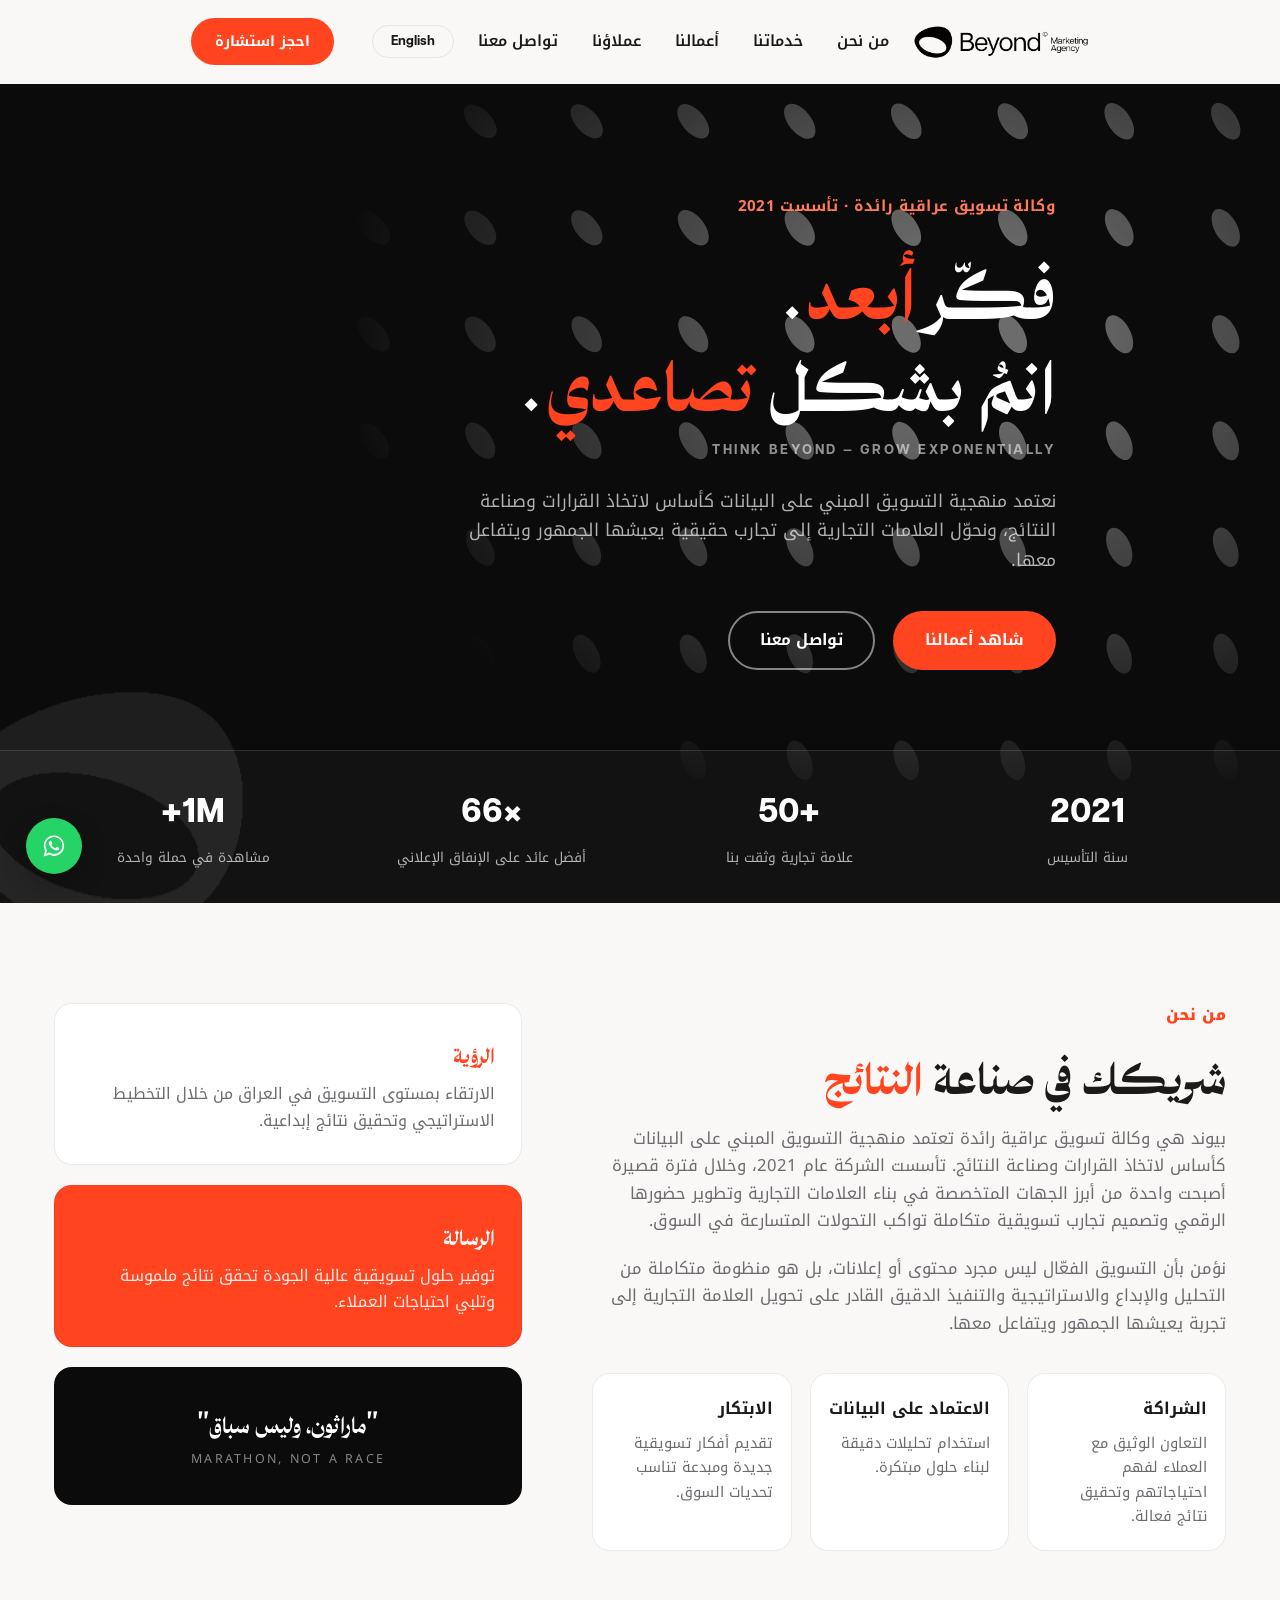
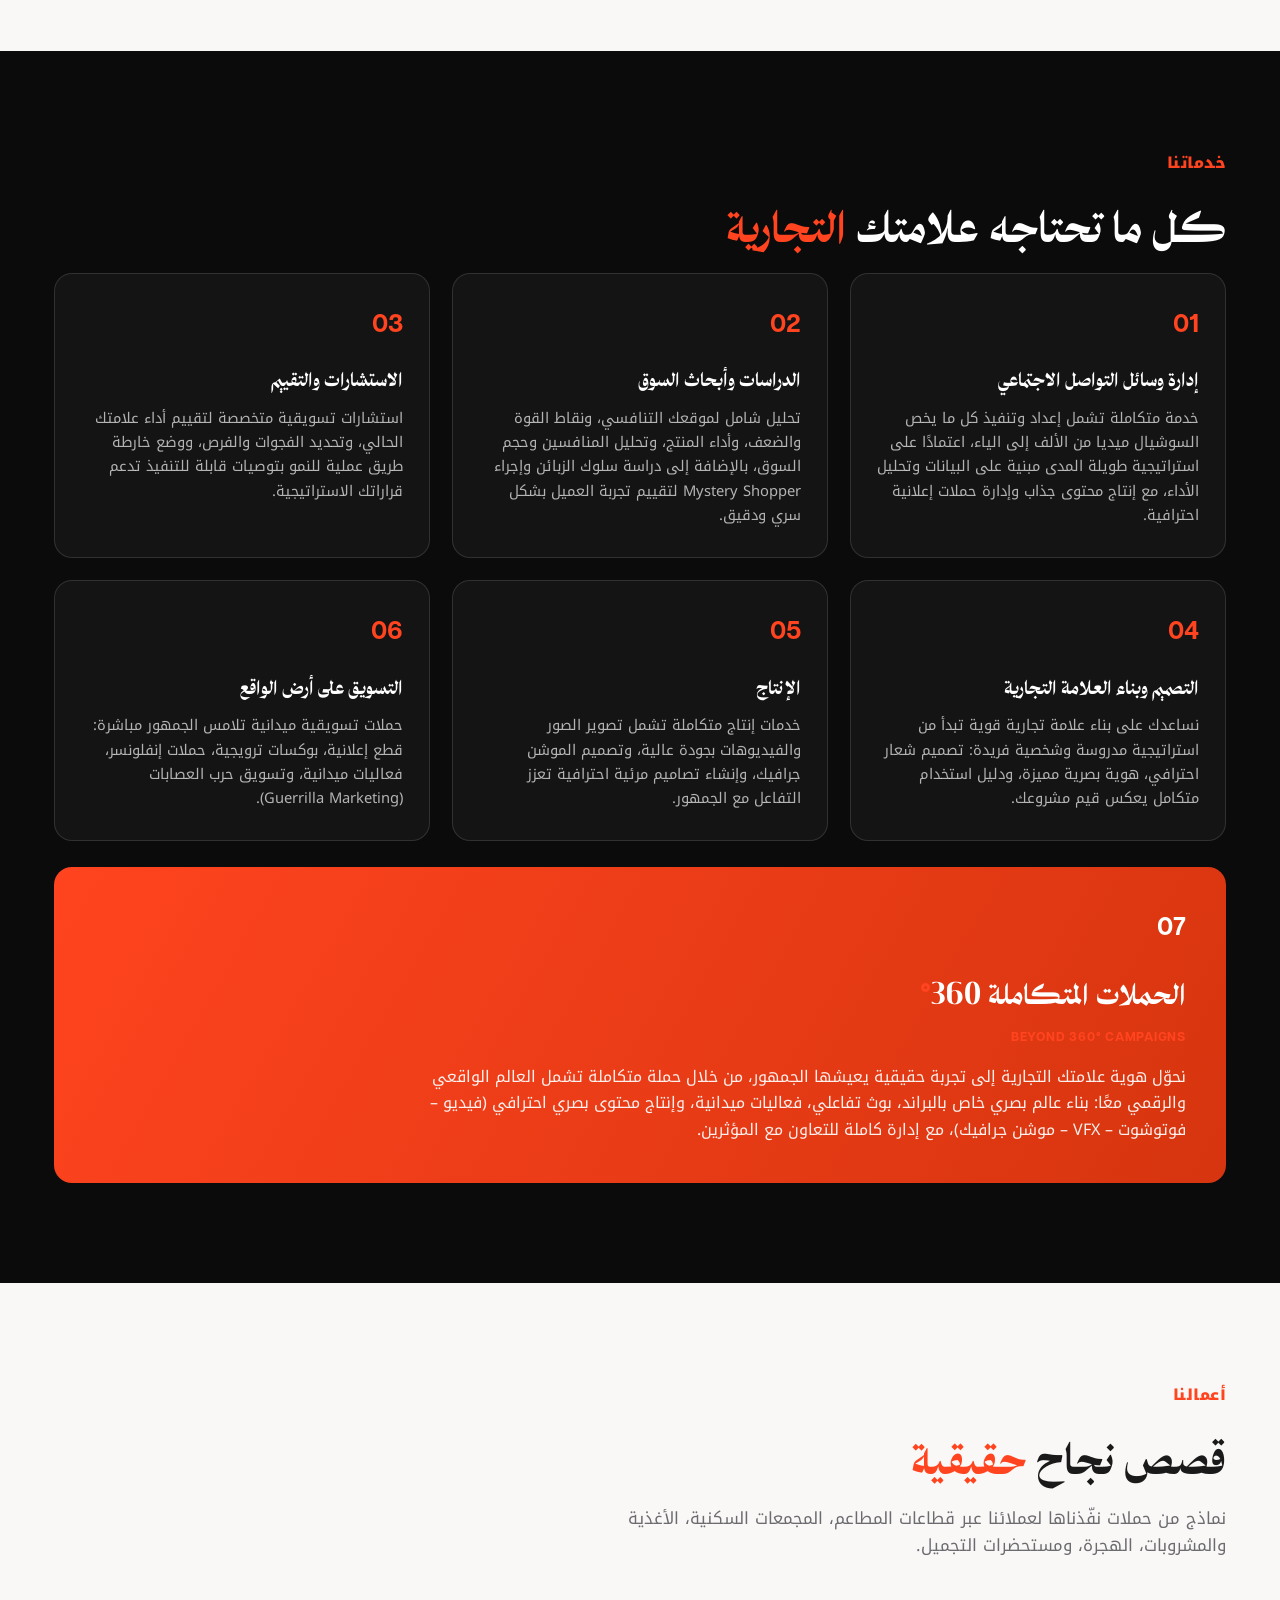
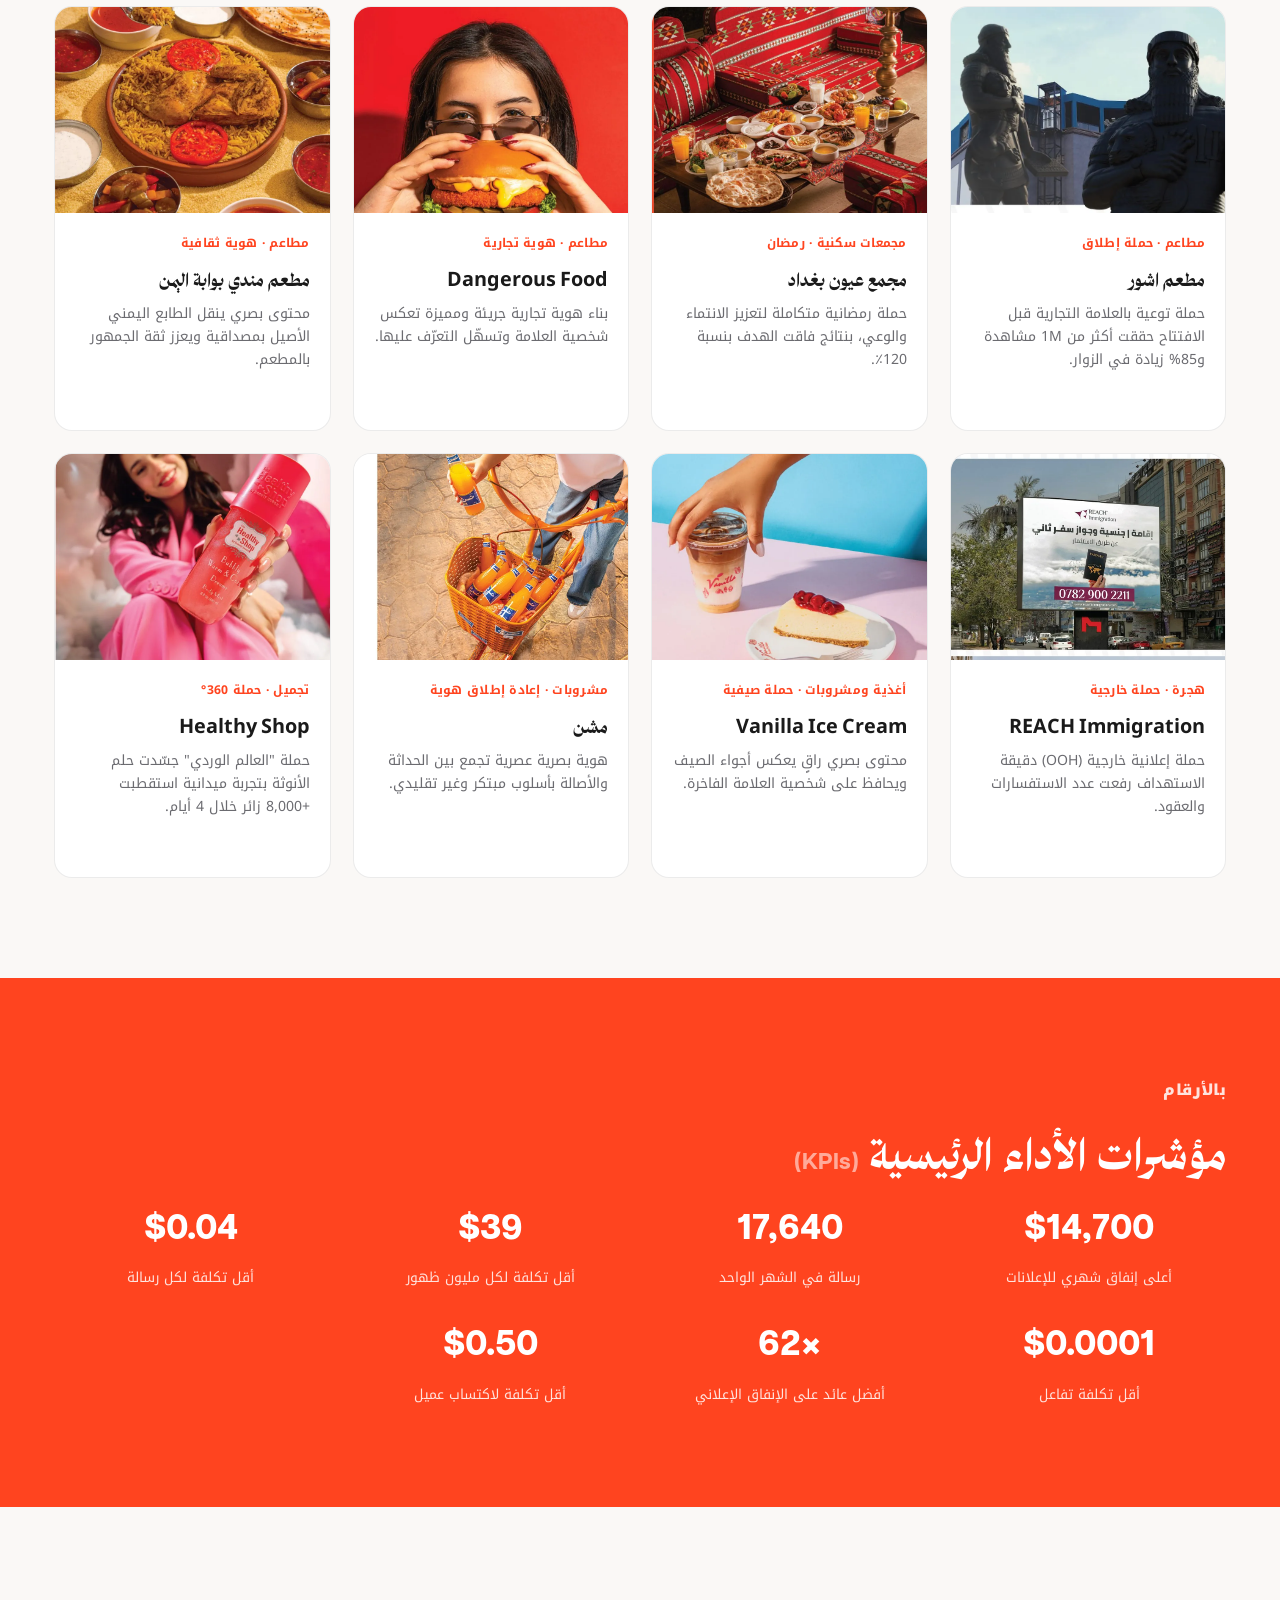
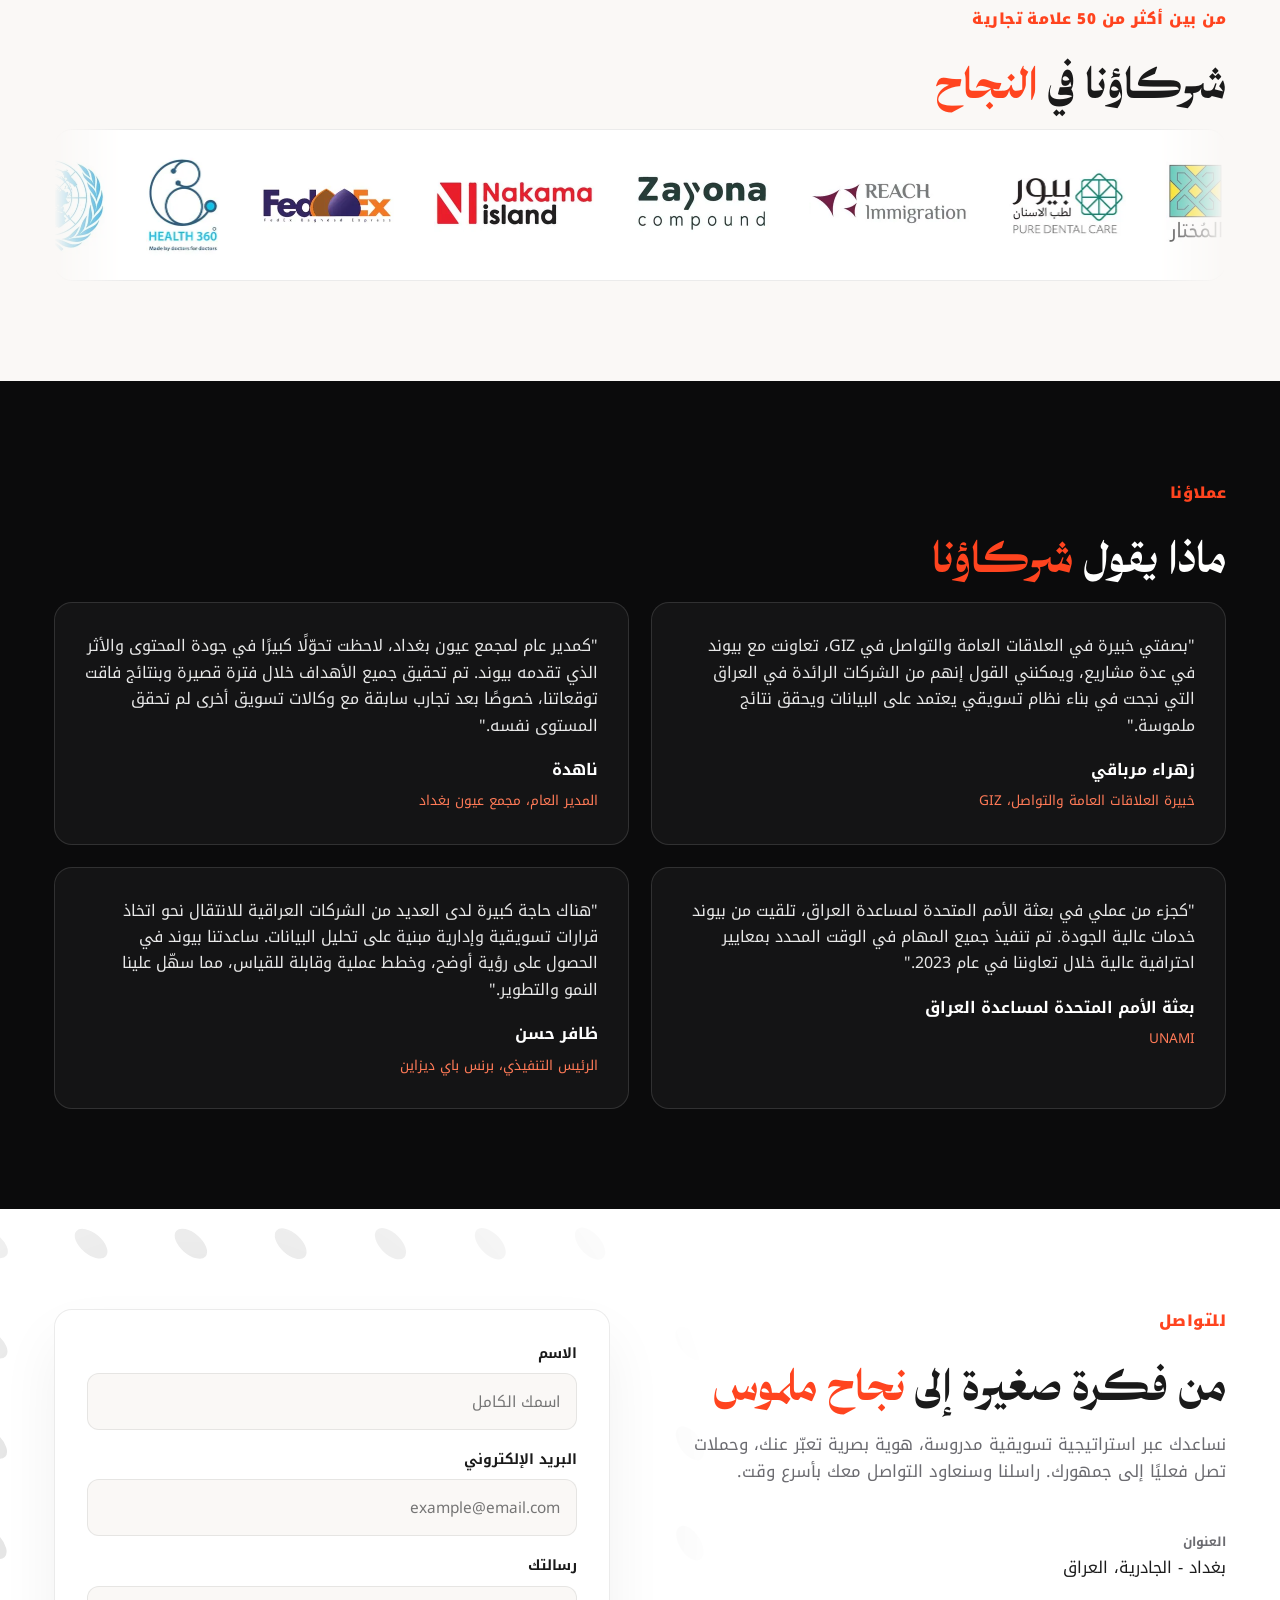
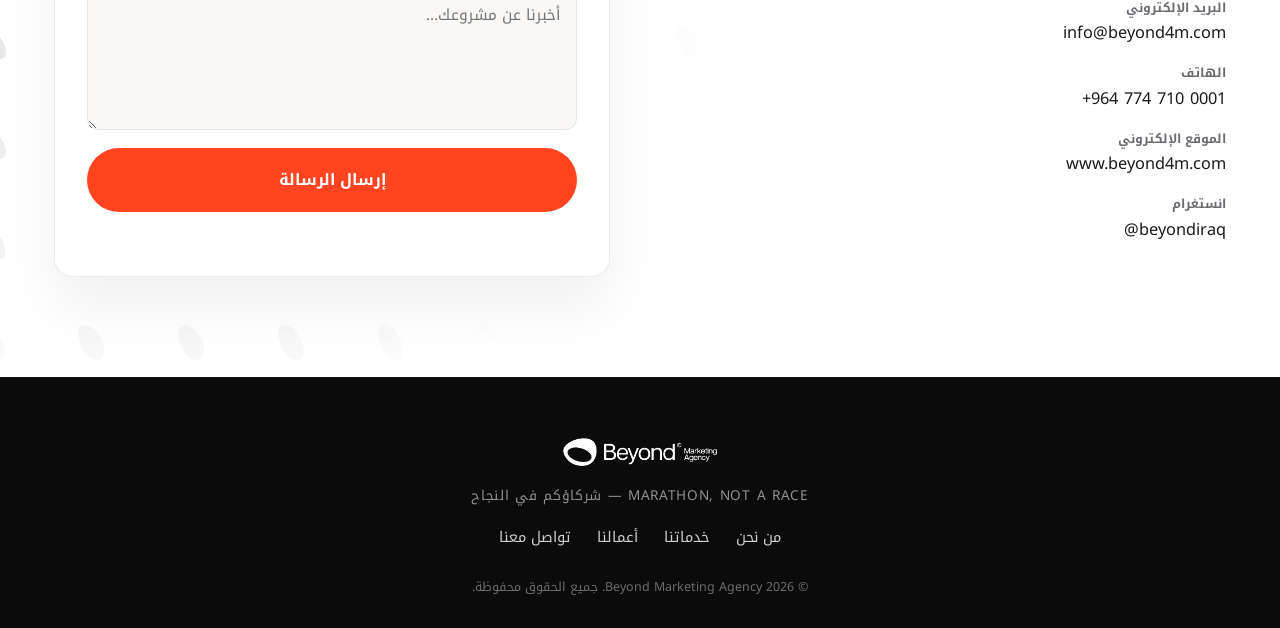
==== case-study.html @ efc3afca "Beyond Marketing Agency website" ====
<!DOCTYPE html>
<html lang="ar" dir="rtl">
<head>
<meta charset="UTF-8">
<meta name="viewport" content="width=device-width, initial-scale=1.0">
<title>دراسة حالة | Beyond Marketing Agency</title>
<meta name="description" content="دراسة حالة تفصيلية لحملة نفّذتها بيوند لخدمات التسويق.">
<link rel="icon" href="assets/img/mark-black.png">
<link rel="stylesheet" href="styles.css?v=8">
<script src="i18n.js?v=8" defer></script>
</head>
<body>

<svg width="0" height="0" style="position:absolute" aria-hidden="true">
  <defs>
    <g id="beyond-pattern" fill="currentColor">
      <ellipse cx="17" cy="17" rx="3.6" ry="6.6" transform="rotate(-58 17 17)"/><ellipse cx="51" cy="17" rx="3.6" ry="6.6" transform="rotate(-56 51 17)"/><ellipse cx="85" cy="17" rx="3.6" ry="6.6" transform="rotate(-55 85 17)"/><ellipse cx="119" cy="17" rx="3.6" ry="6.6" transform="rotate(-53 119 17)"/><ellipse cx="153" cy="17" rx="3.6" ry="6.6" transform="rotate(-52 153 17)"/><ellipse cx="187" cy="17" rx="3.6" ry="6.6" transform="rotate(-50 187 17)"/><ellipse cx="221" cy="17" rx="3.6" ry="6.6" transform="rotate(-48 221 17)"/><ellipse cx="255" cy="17" rx="3.6" ry="6.6" transform="rotate(-47 255 17)"/><ellipse cx="289" cy="17" rx="3.6" ry="6.6" transform="rotate(-45 289 17)"/><ellipse cx="323" cy="17" rx="3.6" ry="6.6" transform="rotate(-44 323 17)"/><ellipse cx="357" cy="17" rx="3.6" ry="6.6" transform="rotate(-42 357 17)"/><ellipse cx="391" cy="17" rx="3.6" ry="6.6" transform="rotate(-40 391 17)"/><ellipse cx="425" cy="17" rx="3.6" ry="6.6" transform="rotate(-39 425 17)"/><ellipse cx="459" cy="17" rx="3.6" ry="6.6" transform="rotate(-37 459 17)"/><ellipse cx="493" cy="17" rx="3.6" ry="6.6" transform="rotate(-35 493 17)"/><ellipse cx="527" cy="17" rx="3.6" ry="6.6" transform="rotate(-34 527 17)"/><ellipse cx="561" cy="17" rx="3.6" ry="6.6" transform="rotate(-32 561 17)"/><ellipse cx="595" cy="17" rx="3.6" ry="6.6" transform="rotate(-31 595 17)"/>
      <ellipse cx="17" cy="51" rx="3.6" ry="6.6" transform="rotate(-55 17 51)"/><ellipse cx="51" cy="51" rx="3.6" ry="6.6" transform="rotate(-53 51 51)"/><ellipse cx="85" cy="51" rx="3.6" ry="6.6" transform="rotate(-52 85 51)"/><ellipse cx="119" cy="51" rx="3.6" ry="6.6" transform="rotate(-50 119 51)"/><ellipse cx="153" cy="51" rx="3.6" ry="6.6" transform="rotate(-49 153 51)"/><ellipse cx="187" cy="51" rx="3.6" ry="6.6" transform="rotate(-47 187 51)"/><ellipse cx="221" cy="51" rx="3.6" ry="6.6" transform="rotate(-45 221 51)"/><ellipse cx="255" cy="51" rx="3.6" ry="6.6" transform="rotate(-44 255 51)"/><ellipse cx="289" cy="51" rx="3.6" ry="6.6" transform="rotate(-42 289 51)"/><ellipse cx="323" cy="51" rx="3.6" ry="6.6" transform="rotate(-41 323 51)"/><ellipse cx="357" cy="51" rx="3.6" ry="6.6" transform="rotate(-39 357 51)"/><ellipse cx="391" cy="51" rx="3.6" ry="6.6" transform="rotate(-37 391 51)"/><ellipse cx="425" cy="51" rx="3.6" ry="6.6" transform="rotate(-36 425 51)"/><ellipse cx="459" cy="51" rx="3.6" ry="6.6" transform="rotate(-34 459 51)"/><ellipse cx="493" cy="51" rx="3.6" ry="6.6" transform="rotate(-33 493 51)"/><ellipse cx="527" cy="51" rx="3.6" ry="6.6" transform="rotate(-31 527 51)"/><ellipse cx="561" cy="51" rx="3.6" ry="6.6" transform="rotate(-29 561 51)"/><ellipse cx="595" cy="51" rx="3.6" ry="6.6" transform="rotate(-28 595 51)"/>
      <ellipse cx="17" cy="85" rx="3.6" ry="6.6" transform="rotate(-52 17 85)"/><ellipse cx="51" cy="85" rx="3.6" ry="6.6" transform="rotate(-51 51 85)"/><ellipse cx="85" cy="85" rx="3.6" ry="6.6" transform="rotate(-49 85 85)"/><ellipse cx="119" cy="85" rx="3.6" ry="6.6" transform="rotate(-47 119 85)"/><ellipse cx="153" cy="85" rx="3.6" ry="6.6" transform="rotate(-46 153 85)"/><ellipse cx="187" cy="85" rx="3.6" ry="6.6" transform="rotate(-44 187 85)"/><ellipse cx="221" cy="85" rx="3.6" ry="6.6" transform="rotate(-43 221 85)"/><ellipse cx="255" cy="85" rx="3.6" ry="6.6" transform="rotate(-41 255 85)"/><ellipse cx="289" cy="85" rx="3.6" ry="6.6" transform="rotate(-39 289 85)"/><ellipse cx="323" cy="85" rx="3.6" ry="6.6" transform="rotate(-38 323 85)"/><ellipse cx="357" cy="85" rx="3.6" ry="6.6" transform="rotate(-36 357 85)"/><ellipse cx="391" cy="85" rx="3.6" ry="6.6" transform="rotate(-34 391 85)"/><ellipse cx="425" cy="85" rx="3.6" ry="6.6" transform="rotate(-33 425 85)"/><ellipse cx="459" cy="85" rx="3.6" ry="6.6" transform="rotate(-31 459 85)"/><ellipse cx="493" cy="85" rx="3.6" ry="6.6" transform="rotate(-30 493 85)"/><ellipse cx="527" cy="85" rx="3.6" ry="6.6" transform="rotate(-28 527 85)"/><ellipse cx="561" cy="85" rx="3.6" ry="6.6" transform="rotate(-26 561 85)"/><ellipse cx="595" cy="85" rx="3.6" ry="6.6" transform="rotate(-25 595 85)"/>
      <ellipse cx="17" cy="119" rx="3.6" ry="6.6" transform="rotate(-49 17 119)"/><ellipse cx="51" cy="119" rx="3.6" ry="6.6" transform="rotate(-48 51 119)"/><ellipse cx="85" cy="119" rx="3.6" ry="6.6" transform="rotate(-46 85 119)"/><ellipse cx="119" cy="119" rx="3.6" ry="6.6" transform="rotate(-44 119 119)"/><ellipse cx="153" cy="119" rx="3.6" ry="6.6" transform="rotate(-43 153 119)"/><ellipse cx="187" cy="119" rx="3.6" ry="6.6" transform="rotate(-41 187 119)"/><ellipse cx="221" cy="119" rx="3.6" ry="6.6" transform="rotate(-40 221 119)"/><ellipse cx="255" cy="119" rx="3.6" ry="6.6" transform="rotate(-38 255 119)"/><ellipse cx="289" cy="119" rx="3.6" ry="6.6" transform="rotate(-36 289 119)"/><ellipse cx="323" cy="119" rx="3.6" ry="6.6" transform="rotate(-35 323 119)"/><ellipse cx="357" cy="119" rx="3.6" ry="6.6" transform="rotate(-33 357 119)"/><ellipse cx="391" cy="119" rx="3.6" ry="6.6" transform="rotate(-32 391 119)"/><ellipse cx="425" cy="119" rx="3.6" ry="6.6" transform="rotate(-30 425 119)"/><ellipse cx="459" cy="119" rx="3.6" ry="6.6" transform="rotate(-28 459 119)"/><ellipse cx="493" cy="119" rx="3.6" ry="6.6" transform="rotate(-27 493 119)"/><ellipse cx="527" cy="119" rx="3.6" ry="6.6" transform="rotate(-25 527 119)"/><ellipse cx="561" cy="119" rx="3.6" ry="6.6" transform="rotate(-24 561 119)"/><ellipse cx="595" cy="119" rx="3.6" ry="6.6" transform="rotate(-22 595 119)"/>
      <ellipse cx="17" cy="153" rx="3.6" ry="6.6" transform="rotate(-46 17 153)"/><ellipse cx="51" cy="153" rx="3.6" ry="6.6" transform="rotate(-45 51 153)"/><ellipse cx="85" cy="153" rx="3.6" ry="6.6" transform="rotate(-43 85 153)"/><ellipse cx="119" cy="153" rx="3.6" ry="6.6" transform="rotate(-42 119 153)"/><ellipse cx="153" cy="153" rx="3.6" ry="6.6" transform="rotate(-40 153 153)"/><ellipse cx="187" cy="153" rx="3.6" ry="6.6" transform="rotate(-38 187 153)"/><ellipse cx="221" cy="153" rx="3.6" ry="6.6" transform="rotate(-37 221 153)"/><ellipse cx="255" cy="153" rx="3.6" ry="6.6" transform="rotate(-35 255 153)"/><ellipse cx="289" cy="153" rx="3.6" ry="6.6" transform="rotate(-34 289 153)"/><ellipse cx="323" cy="153" rx="3.6" ry="6.6" transform="rotate(-32 323 153)"/><ellipse cx="357" cy="153" rx="3.6" ry="6.6" transform="rotate(-30 357 153)"/><ellipse cx="391" cy="153" rx="3.6" ry="6.6" transform="rotate(-29 391 153)"/><ellipse cx="425" cy="153" rx="3.6" ry="6.6" transform="rotate(-27 425 153)"/><ellipse cx="459" cy="153" rx="3.6" ry="6.6" transform="rotate(-25 459 153)"/><ellipse cx="493" cy="153" rx="3.6" ry="6.6" transform="rotate(-24 493 153)"/><ellipse cx="527" cy="153" rx="3.6" ry="6.6" transform="rotate(-22 527 153)"/><ellipse cx="561" cy="153" rx="3.6" ry="6.6" transform="rotate(-21 561 153)"/><ellipse cx="595" cy="153" rx="3.6" ry="6.6" transform="rotate(-19 595 153)"/>
      <ellipse cx="17" cy="187" rx="3.6" ry="6.6" transform="rotate(-44 17 187)"/><ellipse cx="51" cy="187" rx="3.6" ry="6.6" transform="rotate(-42 51 187)"/><ellipse cx="85" cy="187" rx="3.6" ry="6.6" transform="rotate(-40 85 187)"/><ellipse cx="119" cy="187" rx="3.6" ry="6.6" transform="rotate(-39 119 187)"/><ellipse cx="153" cy="187" rx="3.6" ry="6.6" transform="rotate(-37 153 187)"/><ellipse cx="187" cy="187" rx="3.6" ry="6.6" transform="rotate(-35 187 187)"/><ellipse cx="221" cy="187" rx="3.6" ry="6.6" transform="rotate(-34 221 187)"/><ellipse cx="255" cy="187" rx="3.6" ry="6.6" transform="rotate(-32 255 187)"/><ellipse cx="289" cy="187" rx="3.6" ry="6.6" transform="rotate(-31 289 187)"/><ellipse cx="323" cy="187" rx="3.6" ry="6.6" transform="rotate(-29 323 187)"/><ellipse cx="357" cy="187" rx="3.6" ry="6.6" transform="rotate(-27 357 187)"/><ellipse cx="391" cy="187" rx="3.6" ry="6.6" transform="rotate(-26 391 187)"/><ellipse cx="425" cy="187" rx="3.6" ry="6.6" transform="rotate(-24 425 187)"/><ellipse cx="459" cy="187" rx="3.6" ry="6.6" transform="rotate(-23 459 187)"/><ellipse cx="493" cy="187" rx="3.6" ry="6.6" transform="rotate(-21 493 187)"/><ellipse cx="527" cy="187" rx="3.6" ry="6.6" transform="rotate(-19 527 187)"/><ellipse cx="561" cy="187" rx="3.6" ry="6.6" transform="rotate(-18 561 187)"/><ellipse cx="595" cy="187" rx="3.6" ry="6.6" transform="rotate(-16 595 187)"/>
      <ellipse cx="17" cy="221" rx="3.6" ry="6.6" transform="rotate(-41 17 221)"/><ellipse cx="51" cy="221" rx="3.6" ry="6.6" transform="rotate(-39 51 221)"/><ellipse cx="85" cy="221" rx="3.6" ry="6.6" transform="rotate(-37 85 221)"/><ellipse cx="119" cy="221" rx="3.6" ry="6.6" transform="rotate(-36 119 221)"/><ellipse cx="153" cy="221" rx="3.6" ry="6.6" transform="rotate(-34 153 221)"/><ellipse cx="187" cy="221" rx="3.6" ry="6.6" transform="rotate(-33 187 221)"/><ellipse cx="221" cy="221" rx="3.6" ry="6.6" transform="rotate(-31 221 221)"/><ellipse cx="255" cy="221" rx="3.6" ry="6.6" transform="rotate(-29 255 221)"/><ellipse cx="289" cy="221" rx="3.6" ry="6.6" transform="rotate(-28 289 221)"/><ellipse cx="323" cy="221" rx="3.6" ry="6.6" transform="rotate(-26 323 221)"/><ellipse cx="357" cy="221" rx="3.6" ry="6.6" transform="rotate(-24 357 221)"/><ellipse cx="391" cy="221" rx="3.6" ry="6.6" transform="rotate(-23 391 221)"/><ellipse cx="425" cy="221" rx="3.6" ry="6.6" transform="rotate(-21 425 221)"/><ellipse cx="459" cy="221" rx="3.6" ry="6.6" transform="rotate(-20 459 221)"/><ellipse cx="493" cy="221" rx="3.6" ry="6.6" transform="rotate(-18 493 221)"/><ellipse cx="527" cy="221" rx="3.6" ry="6.6" transform="rotate(-16 527 221)"/><ellipse cx="561" cy="221" rx="3.6" ry="6.6" transform="rotate(-15 561 221)"/><ellipse cx="595" cy="221" rx="3.6" ry="6.6" transform="rotate(-13 595 221)"/>
    </g>
  </defs>
</svg>

<!-- ===== Header (shared with index) ===== -->
<header class="site-header" id="top">
  <div class="container header-inner">
    <a href="index.html" class="brand" aria-label="Beyond Marketing Agency">
      <img src="assets/img/logo-black.png" alt="Beyond Marketing Agency" class="brand-logo">
    </a>

    <nav class="main-nav" id="main-nav">
      <ul>
        <li><a href="index.html#about" data-i18n="nav.about">من نحن</a></li>
        <li><a href="index.html#services" data-i18n="nav.services">خدماتنا</a></li>
        <li><a href="index.html#work" data-i18n="nav.work">أعمالنا</a></li>
        <li><a href="index.html#testimonials" data-i18n="nav.testimonials">عملاؤنا</a></li>
        <li><a href="index.html#contact" data-i18n="nav.contact">تواصل معنا</a></li>
        <li class="nav-lang-item"><button type="button" class="lang-toggle" aria-label="Switch language"><span class="lang-switch-label">English</span></button></li>
      </ul>
    </nav>

    <button type="button" class="lang-toggle lang-toggle-header" aria-label="Switch language"><span class="lang-switch-label">English</span></button>
    <a href="index.html#contact" class="btn btn-primary btn-sm header-cta" data-i18n="nav.cta">احجز استشارة</a>
    <button class="nav-toggle" id="nav-toggle" aria-label="فتح القائمة" aria-expanded="false">
      <span></span><span></span><span></span>
    </button>
  </div>
</header>

<main>
  <!-- ===== Case hero ===== -->
  <section class="case-hero">
    <div class="dot-grid" aria-hidden="true"><svg viewBox="0 0 612 340" preserveAspectRatio="xMidYMid slice"><use href="#beyond-pattern"></use></svg></div>
    <div class="container case-hero-inner">
      <a href="index.html#work" class="case-back reveal" data-i18n="case.back">→ العودة إلى أعمالنا</a>
      <span class="work-tag case-tag reveal" id="case-tag">—</span>
      <h1 class="case-title reveal split-reveal" id="case-title">—</h1>
      <p class="case-subtitle reveal" id="case-subtitle">—</p>
    </div>
  </section>

  <div class="case-hero-img reveal">
    <img id="case-hero-img" src="" alt="">
  </div>

  <!-- ===== Stats (optional) ===== -->
  <section class="section-accent case-stats-section" id="case-stats-section" style="display:none;">
    <div class="container">
      <div class="kpi-grid reveal" id="case-stats"></div>
    </div>
  </section>

  <!-- ===== Challenge / Goal ===== -->
  <section class="section">
    <div class="container case-cg-grid">
      <div class="case-cg-card reveal">
        <span class="vm-label" data-i18n="case.challenge">التحدي</span>
        <p id="case-challenge">—</p>
      </div>
      <div class="case-cg-card case-cg-accent reveal">
        <span class="vm-label" data-i18n="case.goal">الهدف</span>
        <p id="case-goal">—</p>
      </div>
    </div>
  </section>

  <!-- ===== Results ===== -->
  <section class="section section-dark">
    <div class="container">
      <p class="section-kicker reveal" data-i18n="case.results">النتائج</p>
      <h2 class="section-title reveal" data-i18n="case.resultsTitle">ماذا <span class="text-accent">تحقق</span></h2>
      <ul class="case-results-list" id="case-results"></ul>
    </div>
  </section>

  <!-- ===== Gallery ===== -->
  <section class="section case-gallery-section" id="case-gallery-section" style="display:none;">
    <div class="container">
      <p class="section-kicker reveal" data-i18n="case.gallery">من الحملة</p>
      <h2 class="section-title reveal" data-i18n="case.galleryTitle">لمحات <span class="text-accent">بصرية</span></h2>
      <div class="case-gallery-grid" id="case-gallery"></div>
    </div>
  </section>

  <!-- ===== Prev/Next + CTA ===== -->
  <section class="section case-nav-section">
    <div class="container case-nav-grid">
      <a href="#" class="case-nav-link case-nav-prev reveal" id="case-prev">
        <span class="case-nav-arrow">→</span>
        <span>
          <span class="case-nav-label" data-i18n="case.prev">دراسة الحالة السابقة</span>
          <strong id="case-prev-title">—</strong>
        </span>
      </a>
      <a href="#" class="case-nav-link case-nav-next reveal" id="case-next">
        <span>
          <span class="case-nav-label" data-i18n="case.next">دراسة الحالة التالية</span>
          <strong id="case-next-title">—</strong>
        </span>
        <span class="case-nav-arrow">←</span>
      </a>
    </div>
  </section>

  <section class="section case-cta reveal">
    <div class="container case-cta-inner">
      <h2 class="section-title" data-i18n="case.ctaTitle">جاهز تبني <span class="text-accent">قصة نجاحك</span> القادمة؟</h2>
      <a href="index.html#contact" class="btn btn-primary" data-i18n="hero.cta2">تواصل معنا</a>
    </div>
  </section>
</main>

<!-- ===== Lightbox ===== -->
<div class="lightbox" id="lightbox" role="dialog" aria-modal="true" aria-hidden="true">
  <button class="lightbox-close" id="lightbox-close" aria-label="Close">&times;</button>
  <img id="lightbox-img" src="" alt="">
</div>

<!-- ===== Footer (shared) ===== -->
<footer class="site-footer">
  <div class="container footer-inner">
    <img src="assets/img/logo-white.png" alt="Beyond Marketing Agency" class="footer-logo">
    <p class="footer-tagline" data-i18n="footer.tagline">MARATHON, NOT A RACE — شركاؤكم في النجاح</p>
    <nav class="footer-nav">
      <a href="index.html#about" data-i18n="nav.about">من نحن</a>
      <a href="index.html#services" data-i18n="nav.services">خدماتنا</a>
      <a href="index.html#work" data-i18n="nav.work">أعمالنا</a>
      <a href="index.html#contact" data-i18n="nav.contact">تواصل معنا</a>
    </nav>
    <p class="footer-copy" data-i18n="footer.copy">© 2026 Beyond Marketing Agency. جميع الحقوق محفوظة.</p>
  </div>
</footer>

<a href="https://wa.me/9647747100001" target="_blank" rel="noopener" class="whatsapp-fab" aria-label="تواصل عبر واتساب">
  <svg viewBox="0 0 32 32" width="26" height="26" fill="currentColor" aria-hidden="true">
    <path d="M16.004 3C9.106 3 3.5 8.605 3.5 15.5c0 2.31.63 4.474 1.727 6.33L3 29l7.36-2.19a12.44 12.44 0 0 0 5.644 1.36h.004c6.898 0 12.503-5.605 12.503-12.5S22.902 3 16.004 3zm0 22.75h-.003a10.24 10.24 0 0 1-5.22-1.43l-.374-.222-4.368 1.3 1.318-4.257-.244-.39a10.22 10.22 0 0 1-1.57-5.451c0-5.658 4.605-10.263 10.464-10.263 2.795 0 5.423 1.09 7.4 3.068a10.19 10.19 0 0 1 3.06 7.267c0 5.658-4.605 10.278-10.463 10.278zm5.73-7.688c-.314-.157-1.857-.916-2.145-1.02-.288-.106-.497-.157-.706.157-.209.314-.81 1.02-.994 1.229-.183.209-.366.235-.68.078-.314-.157-1.325-.489-2.523-1.56-.933-.833-1.563-1.862-1.746-2.176-.183-.314-.02-.484.137-.64.14-.14.314-.366.47-.549.157-.183.209-.314.314-.523.105-.209.052-.393-.026-.55-.078-.157-.706-1.703-.968-2.334-.255-.612-.514-.53-.706-.54-.183-.01-.392-.012-.601-.012-.209 0-.549.078-.837.392-.288.314-1.098 1.073-1.098 2.618s1.124 3.037 1.28 3.246c.157.209 2.212 3.377 5.36 4.735.749.323 1.333.516 1.789.66.752.24 1.436.206 1.977.125.603-.09 1.857-.759 2.12-1.492.262-.733.262-1.36.183-1.492-.078-.13-.288-.209-.601-.366z"/>
  </svg>
</a>

<script src="case-studies-data.js?v=8"></script>
<script src="script.js?v=8"></script>
<script src="case-study.js?v=8"></script>
</body>
</html>
---- styles.css ----
/* ============ Brand fonts (Beyond Marketing Agency brand kit) ============ */
@font-face{
  font-family: 'Fatimah Arabic';
  src: url('assets/fonts/FatimahArabic-Regular.woff2') format('woff2');
  font-weight: 400; font-style: normal; font-display: swap;
}
@font-face{
  font-family: 'Fatimah Arabic';
  src: url('assets/fonts/FatimahArabic-Medium.woff2') format('woff2');
  font-weight: 500; font-style: normal; font-display: swap;
}
@font-face{
  font-family: 'Fatimah Arabic';
  src: url('assets/fonts/FatimahArabic-Bold.woff2') format('woff2');
  font-weight: 700; font-style: normal; font-display: swap;
}
@font-face{
  font-family: 'Fatimah Arabic';
  src: url('assets/fonts/FatimahArabic-Black.woff2') format('woff2');
  font-weight: 900; font-style: normal; font-display: swap;
}
@font-face{
  font-family: 'Noto Kufi Arabic';
  src: url('assets/fonts/NotoKufiArabic-Regular.woff2') format('woff2');
  font-weight: 400; font-style: normal; font-display: swap;
}
@font-face{
  font-family: 'Noto Kufi Arabic';
  src: url('assets/fonts/NotoKufiArabic-Medium.woff2') format('woff2');
  font-weight: 500; font-style: normal; font-display: swap;
}
@font-face{
  font-family: 'Noto Kufi Arabic';
  src: url('assets/fonts/NotoKufiArabic-SemiBold.woff2') format('woff2');
  font-weight: 600; font-style: normal; font-display: swap;
}
@font-face{
  font-family: 'Noto Kufi Arabic';
  src: url('assets/fonts/NotoKufiArabic-Bold.woff2') format('woff2');
  font-weight: 700; font-style: normal; font-display: swap;
}
@font-face{
  font-family: 'Noto Kufi Arabic';
  src: url('assets/fonts/NotoKufiArabic-Black.woff2') format('woff2');
  font-weight: 900; font-style: normal; font-display: swap;
}
@font-face{
  font-family: 'Articulat CF';
  src: url('assets/fonts/ArticulatCF-Regular.woff2') format('woff2');
  font-weight: 400; font-style: normal; font-display: swap;
}
@font-face{
  font-family: 'Articulat CF';
  src: url('assets/fonts/ArticulatCF-Medium.woff2') format('woff2');
  font-weight: 500; font-style: normal; font-display: swap;
}
@font-face{
  font-family: 'Articulat CF';
  src: url('assets/fonts/ArticulatCF-Bold.woff2') format('woff2');
  font-weight: 700; font-style: normal; font-display: swap;
}
@font-face{
  font-family: 'Articulat CF';
  src: url('assets/fonts/ArticulatCF-ExtraBold.woff2') format('woff2');
  font-weight: 800; font-style: normal; font-display: swap;
}

/* ============ Tokens ============ */
:root{
  --orange: #ff441f;
  --orange-dark: #d6350f;
  --orange-light: #ff7a57;
  --black: #0b0b0c;
  --black-soft: #17171a;
  --cream: #faf8f6;
  --white: #ffffff;
  --ink: #1a1a1a;
  --gray: #6b6b70;
  --gray-light: rgba(255,255,255,.68);
  --border-soft: rgba(0,0,0,.08);
  --border-soft-dark: rgba(255,255,255,.12);

  --font-display: 'Fatimah Arabic', 'Noto Kufi Arabic', sans-serif;
  --font-body: 'Noto Kufi Arabic', sans-serif;
  --font-en: 'Articulat CF', sans-serif;

  --radius: 18px;
  --container: 1220px;
  --header-h: 84px;
}

*,*::before,*::after{ box-sizing: border-box; }
html{ scroll-behavior: smooth; }
body{
  margin:0;
  font-family: var(--font-body);
  background: var(--cream);
  color: var(--ink);
  line-height: 1.65;
  -webkit-font-smoothing: antialiased;
  overflow-x: hidden;
}
img{ max-width:100%; display:block; }
a{ color:inherit; text-decoration:none; }
ul{ list-style:none; margin:0; padding:0; }
button{ font-family:inherit; }

.container{
  max-width: var(--container);
  margin-inline:auto;
  padding-inline: 24px;
}

.text-accent{ color: var(--orange); }
.en-sub{ font-family: var(--font-en); font-size:.42em; letter-spacing:.06em; color: var(--orange); display:block; margin-top:6px; font-weight:700;}
.en-sub-light{ font-family: var(--font-en); font-size:.5em; color: rgba(255,255,255,.55); font-weight:600; }
.deg{ color: var(--orange); font-family: var(--font-en); }
.num-en{ font-family: var(--font-en); }

/* ============ Reveal on scroll ============ */
.reveal{
  opacity:0;
  transform: translateY(24px);
  transition: opacity .7s ease, transform .7s ease;
}
.reveal.is-visible{ opacity:1; transform:none; }

/* Staggered cascade for grid items */
.services-grid .service-card:nth-child(1){ transition-delay: .0s; }
.services-grid .service-card:nth-child(2){ transition-delay: .08s; }
.services-grid .service-card:nth-child(3){ transition-delay: .16s; }
.services-grid .service-card:nth-child(4){ transition-delay: .24s; }
.services-grid .service-card:nth-child(5){ transition-delay: .32s; }
.services-grid .service-card:nth-child(6){ transition-delay: .4s; }

.work-grid .work-card:nth-child(1){ transition-delay: 0s; }
.work-grid .work-card:nth-child(2){ transition-delay: .06s; }
.work-grid .work-card:nth-child(3){ transition-delay: .12s; }
.work-grid .work-card:nth-child(4){ transition-delay: .18s; }
.work-grid .work-card:nth-child(5){ transition-delay: .24s; }
.work-grid .work-card:nth-child(6){ transition-delay: .3s; }
.work-grid .work-card:nth-child(7){ transition-delay: .36s; }
.work-grid .work-card:nth-child(8){ transition-delay: .42s; }

.kpi-grid .kpi:nth-child(1){ transition-delay: 0s; }
.kpi-grid .kpi:nth-child(2){ transition-delay: .05s; }
.kpi-grid .kpi:nth-child(3){ transition-delay: .1s; }
.kpi-grid .kpi:nth-child(4){ transition-delay: .15s; }
.kpi-grid .kpi:nth-child(5){ transition-delay: .2s; }
.kpi-grid .kpi:nth-child(6){ transition-delay: .25s; }
.kpi-grid .kpi:nth-child(7){ transition-delay: .3s; }

.values-list .value-item:nth-child(1){ transition-delay: 0s; }
.values-list .value-item:nth-child(2){ transition-delay: .1s; }
.values-list .value-item:nth-child(3){ transition-delay: .2s; }

.testimonial-grid .testimonial:nth-child(1){ transition-delay: 0s; }
.testimonial-grid .testimonial:nth-child(2){ transition-delay: .1s; }
.testimonial-grid .testimonial:nth-child(3){ transition-delay: .2s; }
.testimonial-grid .testimonial:nth-child(4){ transition-delay: .3s; }

/* ============ Buttons ============ */
.btn{
  display:inline-flex;
  align-items:center;
  justify-content:center;
  gap:8px;
  padding: 15px 30px;
  border-radius: 999px;
  font-weight:700;
  font-size: .98rem;
  border: 2px solid transparent;
  cursor:pointer;
  transition: transform .25s ease, background .25s ease, color .25s ease, border-color .25s ease;
  white-space:nowrap;
}
.btn:hover{ transform: translateY(-2px); }
.btn-primary{ background: var(--orange); color:#fff; }
.btn-primary:hover{ background: var(--orange-dark); }
.btn-outline-light{ border-color: rgba(255,255,255,.5); color:#fff; }
.btn-outline-light:hover{ background:#fff; color: var(--black); border-color:#fff; }
.btn-sm{ padding: 10px 22px; font-size:.88rem; }
.btn-block{ width:100%; }

/* ============ Language mode (English) ============ */
body.lang-en{
  --font-display: 'Articulat CF', sans-serif;
  --font-body: 'Articulat CF', sans-serif;
}
body.lang-en .hero-title,
body.lang-en .section-title,
body.lang-en .service-card h3,
body.lang-en .work-body h3,
body.lang-en .featured-service h3{
  font-weight: 800;
}
body.lang-en .vm-quote{ font-style: italic; }

/* ============ Language toggle button ============ */
.lang-toggle{
  display: inline-flex;
  align-items: center;
  gap: 6px;
  background: transparent;
  border: 1.5px solid var(--border-soft);
  border-radius: 999px;
  padding: 8px 18px;
  font-family: var(--font-en);
  font-weight: 700;
  font-size: .82rem;
  color: var(--ink);
  cursor: pointer;
  transition: border-color .25s ease, color .25s ease;
  margin-inline-end: 14px;
}
.lang-toggle:hover{ border-color: var(--orange); color: var(--orange); }
.lang-toggle-header{ margin-inline-start: auto; }
.nav-lang-item{ display: none; }

@media (max-width: 720px){
  .lang-toggle-header{ display: none; }
  .nav-lang-item{ display: block; margin-top: 10px; }
  .nav-lang-item .lang-toggle{ width: 100%; justify-content: center; }
}

/* ============ Header ============ */
.site-header{
  position: sticky;
  top:0;
  z-index: 500;
  background: rgba(250,248,246,.85);
  backdrop-filter: blur(10px);
  border-bottom: 1px solid transparent;
  height: var(--header-h);
  display:flex;
  align-items:center;
  transition: height .35s ease, box-shadow .35s ease, border-color .35s ease;
}
.site-header.is-scrolled{
  height: 66px;
  box-shadow: 0 8px 30px rgba(0,0,0,.06);
  border-color: var(--border-soft);
}
.site-header.is-scrolled .brand-logo{ height: 28px; }
.header-inner{
  display:flex;
  align-items:center;
  justify-content:space-between;
  gap: 24px;
}
.brand-logo{ height: 34px; width:auto; transition: height .35s ease; }
.main-nav ul{ display:flex; align-items:center; gap: 34px; }
.main-nav a{
  font-weight:600;
  font-size: .96rem;
  color: var(--ink);
  position:relative;
  padding: 6px 0;
}
.main-nav a::after{
  content:"";
  position:absolute;
  right:0; left:0; bottom:-2px;
  height:2px;
  background: var(--orange);
  transform: scaleX(0);
  transform-origin: left;
  transition: transform .25s ease;
}
.main-nav a:hover::after{ transform: scaleX(1); }

.header-cta{ margin-inline-start:auto; }

.nav-toggle{
  display:none;
  flex-direction:column;
  justify-content:center;
  gap:5px;
  width:40px;
  height:40px;
  background:none;
  border:none;
  cursor:pointer;
}
.nav-toggle span{
  display:block;
  height:2px;
  background: var(--ink);
  border-radius: 2px;
  transition: transform .25s ease, opacity .25s ease;
}

/* ============ Split-line text reveal (hero/case titles) ============ */
.split-line{ display: block; overflow: hidden; }
.split-line-inner{
  display: block;
  transform: translateY(115%);
  transition: transform .8s cubic-bezier(.16,1,.3,1);
}
.split-active .split-line-inner{ transform: translateY(0); }
@media (prefers-reduced-motion: reduce){
  .split-line-inner{ transition: none; transform: none; }
}

/* ============ Page fade transition (internal navigation) ============ */
body{ animation: page-fade-in .5s ease both; }
body.page-exit{ animation: page-fade-out .25s ease forwards; }
@keyframes page-fade-in{ from{ opacity: 0; } to{ opacity: 1; } }
@keyframes page-fade-out{ from{ opacity: 1; } to{ opacity: 0; } }
@media (prefers-reduced-motion: reduce){
  body, body.page-exit{ animation: none; }
}

/* ============ Hero ============ */
.hero{
  position:relative;
  background: var(--black);
  color:#fff;
  overflow:hidden;
  padding-top: 110px;
  padding-bottom: 0;
}
.dot-grid{
  position:absolute;
  inset:0;
  color: rgba(255,255,255,.4);
  overflow:hidden;
  -webkit-mask-image: radial-gradient(ellipse 70% 90% at 75% 30%, #000 10%, transparent 70%);
          mask-image: radial-gradient(ellipse 70% 90% at 75% 30%, #000 10%, transparent 70%);
  pointer-events:none;
}
.dot-grid svg{
  position:absolute;
  top:50%; left:50%;
  width: 130%;
  height: 130%;
  transform: translate(-50%,-50%);
  animation: pattern-drift 16s ease-in-out infinite;
}
.dot-grid-light{
  color: rgba(11,11,12,.14);
  -webkit-mask-image: radial-gradient(ellipse 60% 100% at 15% 40%, #000 10%, transparent 70%);
          mask-image: radial-gradient(ellipse 60% 100% at 15% 40%, #000 10%, transparent 70%);
}

@keyframes pattern-drift{
  0%, 100%{ transform: translate(-50%,-50%) scale(1) rotate(0deg); }
  50%{ transform: translate(-49%,-51%) scale(1.02) rotate(.6deg); }
}
@media (prefers-reduced-motion: reduce){
  .dot-grid svg{ animation: none; }
}
.hero-mark{
  position:absolute;
  left:-60px;
  bottom:-40px;
  width: 340px;
  opacity:.08;
  pointer-events:none;
  animation: mark-float 7s ease-in-out infinite;
  will-change: transform;
}
@keyframes mark-float{
  0%, 100%{ transform: translateY(0) rotate(0deg); }
  50%{ transform: translateY(-18px) rotate(-4deg); }
}
@media (prefers-reduced-motion: reduce){
  .hero-mark{ animation:none; }
}
.hero-inner{
  position:relative;
  z-index:2;
  max-width: 880px;
  padding-bottom: 80px;
}
.eyebrow{
  color: var(--orange-light);
  font-weight:700;
  letter-spacing:.02em;
  margin:0 0 18px;
  font-size: .95rem;
}
.hero-title{
  font-family: var(--font-display);
  font-weight:700;
  font-size: clamp(2.4rem, 6vw, 4.6rem);
  line-height:1.25;
  margin:0 0 18px;
}
.hero-tagline{
  font-family: var(--font-en);
  letter-spacing:.18em;
  font-weight:700;
  color: rgba(255,255,255,.55);
  font-size:.85rem;
  margin: 0 0 26px;
}
.hero-desc{
  font-size: 1.1rem;
  color: var(--gray-light);
  max-width: 620px;
  margin: 0 0 36px;
}
.hero-actions{ display:flex; gap:18px; flex-wrap:wrap; }

.hero-stats{
  position:relative;
  z-index:2;
  border-top: 1px solid var(--border-soft-dark);
  background: rgba(255,255,255,.03);
}
.hero-stats-grid{
  display:grid;
  grid-template-columns: repeat(4, 1fr);
  gap: 20px;
  padding: 34px 24px;
}
.stat{ display:flex; flex-direction:column; gap:6px; text-align:center; }
.stat-num{ font-family: var(--font-en); font-size: clamp(1.5rem, 3vw, 2.1rem); font-weight:800; color:#fff; }
.stat-label{ font-size:.85rem; color: var(--gray-light); }

/* ============ Sections (generic) ============ */
.section{ padding: 100px 0; position:relative; }
.section-dark{ background: var(--black); color:#fff; }
.section-accent{ background: var(--orange); color:#fff; }
.section-kicker{
  color: var(--orange);
  font-weight:800;
  letter-spacing:.03em;
  margin:0 0 12px;
  font-size:.95rem;
}
.section-kicker-light{ color: rgba(255,255,255,.85); }
.section-title{
  font-family: var(--font-display);
  font-weight:700;
  font-size: clamp(1.9rem, 4vw, 2.9rem);
  margin: 0 0 22px;
  line-height:1.35;
}
.section-title-light{ color:#fff; }
.section-lead{
  font-size: 1.05rem;
  color: var(--gray);
  max-width: 680px;
  margin: 0 0 46px;
}
.section-dark .section-lead{ color: var(--gray-light); }

/* ============ About ============ */
.about-grid{
  display:grid;
  grid-template-columns: 1.15fr .85fr;
  gap: 70px;
  align-items:start;
}
.about-text{ color: var(--gray); font-size:1.04rem; margin: 0 0 20px; }
.values-list{
  display:grid;
  grid-template-columns: repeat(3, 1fr);
  gap: 18px;
  margin-top: 36px;
}
.value-item{
  padding: 22px 18px;
  border-radius: var(--radius);
  background: #fff;
  border: 1px solid var(--border-soft);
}
.value-item h3{ font-size:1.02rem; margin:0 0 8px; }
.value-item p{ font-size:.92rem; color: var(--gray); margin:0; }

.about-cards{ display:flex; flex-direction:column; gap: 20px; }
.vm-card{
  padding: 30px 26px;
  border-radius: var(--radius);
  background:#fff;
  border: 1px solid var(--border-soft);
}
.vm-label{ display:block; font-family: var(--font-display); font-size:1.4rem; color: var(--orange); margin-bottom:10px; }
.vm-card p{ margin:0; color: var(--gray); }
.vm-card-accent{ background: var(--orange); color:#fff; }
.vm-card-accent .vm-label{ color:#fff; }
.vm-card-accent p{ color: rgba(255,255,255,.9); }
.vm-card-dark{
  background: var(--black);
  color:#fff;
  text-align:center;
  padding: 34px 20px;
}
.vm-quote{ display:block; font-family: var(--font-display); font-size:1.5rem; margin-bottom:8px; }
.vm-quote-en{ display:block; font-size:.78rem; letter-spacing:.18em; color: rgba(255,255,255,.5); }

/* ============ Services ============ */
.services-grid{
  display:grid;
  grid-template-columns: repeat(3, 1fr);
  gap: 22px;
}
.service-card{
  background: rgba(255,255,255,.04);
  border: 1px solid var(--border-soft-dark);
  border-radius: var(--radius);
  padding: 30px 26px;
  transition: background .25s ease, transform .25s ease;
}
.service-card:hover{ background: rgba(255,255,255,.07); transform: translateY(-4px); }
.service-num{
  display:inline-block;
  font-family: var(--font-en);
  font-weight: 700;
  font-size:1.6rem;
  color: var(--orange);
  margin-bottom: 14px;
}
.service-card h3{ font-family: var(--font-display); font-weight:700; font-size:1.28rem; margin:0 0 12px; }
.service-card p{ font-size:.92rem; color: var(--gray-light); margin:0; }

.featured-service{
  margin-top: 26px;
  background: linear-gradient(120deg, var(--orange), var(--orange-dark));
  border-radius: var(--radius);
  padding: 40px;
}
.featured-service-text{ max-width: 760px; }
.service-num-light{ color:#fff; }
.featured-service h3{
  font-family: var(--font-display);
  font-size: 1.9rem;
  margin: 0 0 16px;
  color:#fff;
}
.featured-service p{ color: rgba(255,255,255,.92); margin:0; font-size:1rem; }

/* ============ Work / Case studies ============ */
.work-grid{
  display:grid;
  grid-template-columns: repeat(4, 1fr);
  gap: 22px;
}
.work-card{
  background:#fff;
  border-radius: var(--radius);
  overflow:hidden;
  border: 1px solid var(--border-soft);
  transition: transform .3s ease, box-shadow .3s ease;
}
.work-card:hover{ transform: translateY(-6px); box-shadow: 0 20px 40px rgba(0,0,0,.08); }
.work-img{ aspect-ratio: 4/3; overflow:hidden; background:#eee; }
.work-img img{ width:100%; height:100%; object-fit:cover; transition: transform .5s ease; }
.work-card:hover .work-img img{ transform: scale(1.06); }
.work-body{ padding: 20px; }
.work-tag{ display:block; font-size:.76rem; font-weight:700; color: var(--orange); margin-bottom:8px; text-transform:uppercase; letter-spacing:.02em; }
.work-body h3{ font-family: var(--font-display); font-weight:700; font-size:1.24rem; margin:0 0 8px; }
.work-body p{ font-size:.88rem; color: var(--gray); margin:0; }

/* ============ KPIs ============ */
.kpi-grid{
  display:grid;
  grid-template-columns: repeat(4, 1fr);
  gap: 26px;
}
.kpi{ text-align:center; }
.kpi-num{ display:block; font-family: var(--font-en); font-size: clamp(1.5rem,3vw,2.2rem); font-weight:800; margin-bottom:6px; }
.kpi-label{ font-size:.86rem; color: rgba(255,255,255,.85); }

/* ============ Partners (auto-scrolling marquee) ============ */
.partners-wrap{
  background:#fff;
  border-radius: var(--radius);
  border: 1px solid var(--border-soft);
  padding: 20px 0;
  overflow: hidden;
  -webkit-mask-image: linear-gradient(to right, transparent, #000 6%, #000 94%, transparent);
          mask-image: linear-gradient(to right, transparent, #000 6%, #000 94%, transparent);
}
.marquee-track{
  display:flex;
  align-items:center;
  gap: 40px;
  width: max-content;
  animation: marquee 34s linear infinite;
}
.partners-wrap:hover .marquee-track{ animation-play-state: paused; }
.marquee-track img{ height: 110px; width:auto; flex-shrink:0; }
@keyframes marquee{
  0%{ transform: translateX(0); }
  100%{ transform: translateX(-50%); }
}
@media (prefers-reduced-motion: reduce){
  .marquee-track{ animation: none; }
}

/* ============ Testimonials ============ */
.testimonial-grid{
  display:grid;
  grid-template-columns: repeat(2, 1fr);
  gap: 22px;
}
.testimonial{
  margin:0;
  background: rgba(255,255,255,.04);
  border: 1px solid var(--border-soft-dark);
  border-radius: var(--radius);
  padding: 30px;
}
.testimonial p{ font-size:1rem; color: rgba(255,255,255,.9); margin:0 0 18px; }
.testimonial footer strong{ display:block; font-size:1rem; margin-bottom:4px; }
.testimonial footer span{ font-size:.85rem; color: var(--orange-light); }

/* ============ Contact ============ */
.contact-section{ background: var(--white); overflow:hidden; }
.contact-grid{
  display:grid;
  grid-template-columns: 1fr 1fr;
  gap: 60px;
  position:relative;
  z-index:2;
}
.contact-info{ margin-top: 30px; display:flex; flex-direction:column; gap:16px; }
.contact-info li{ display:flex; flex-direction:column; gap:2px; font-size:1.02rem; }
.ci-label{ font-size:.78rem; color: var(--gray); font-weight:700; }
.contact-form{
  background:#fff;
  border: 1px solid var(--border-soft);
  border-radius: var(--radius);
  padding: 32px;
  box-shadow: 0 30px 60px rgba(0,0,0,.06);
  display:flex;
  flex-direction:column;
  gap: 18px;
}
.form-row{ display:flex; flex-direction:column; gap:8px; }
.form-row label{ font-size:.88rem; font-weight:700; color: var(--ink); }
.form-row input, .form-row textarea{
  border: 1px solid var(--border-soft);
  border-radius: 12px;
  padding: 13px 16px;
  font-family: var(--font-body);
  font-size: .96rem;
  background: var(--cream);
  color: var(--ink);
  resize: vertical;
}
.form-row input:focus, .form-row textarea:focus{
  outline: 2px solid var(--orange);
  outline-offset: 1px;
  background:#fff;
}
.form-note{ font-size:.88rem; color: var(--orange-dark); min-height: 1em; margin:0; }

/* ============ Footer ============ */
.site-footer{ background: var(--black); color:#fff; padding: 60px 0 30px; }
.footer-inner{ display:flex; flex-direction:column; align-items:center; text-align:center; gap: 18px; }
.footer-logo{ height: 30px; width:auto; }
.footer-tagline{ color: rgba(255,255,255,.55); font-size:.85rem; letter-spacing:.05em; margin:0; }
.footer-nav{ display:flex; gap: 26px; flex-wrap:wrap; justify-content:center; }
.footer-nav a{ font-size:.92rem; color: rgba(255,255,255,.8); }
.footer-nav a:hover{ color: var(--orange-light); }
.footer-copy{ font-size:.78rem; color: rgba(255,255,255,.4); margin: 10px 0 0; }

/* ============ WhatsApp FAB ============ */
.whatsapp-fab{
  position: fixed;
  bottom: 26px;
  left: 26px;
  width: 56px;
  height: 56px;
  border-radius: 50%;
  background: #25D366;
  color:#fff;
  display:flex;
  align-items:center;
  justify-content:center;
  box-shadow: 0 10px 24px rgba(0,0,0,.25);
  z-index: 400;
  transition: transform .25s ease;
}
.whatsapp-fab:hover{ transform: scale(1.08); }

/* ============ Work card link affordance ============ */
.work-link{
  display: inline-flex;
  align-items: center;
  gap: 6px;
  margin-top: 14px;
  font-size: .86rem;
  font-weight: 700;
  color: var(--orange);
}
.work-link::after{ content: "→"; }
[dir="rtl"] .work-link::after{ content: "←"; }

/* Only mouse/trackpad devices get the hover-triggered slide-in;
   touch devices (most visitors) see the hint at full opacity by default. */
@media (hover: hover) and (pointer: fine){
  .work-link{
    opacity: 0;
    transform: translateX(-6px);
    transition: opacity .3s ease, transform .3s ease;
  }
  [dir="rtl"] .work-link{ transform: translateX(6px); }
  .work-card:hover .work-link{ opacity: 1; transform: none; }
}

/* ============ Case study page ============ */
.case-hero{
  position: relative;
  background: var(--black);
  color: #fff;
  overflow: hidden;
  padding: 150px 0 70px;
}
.case-hero-inner{ position: relative; z-index: 2; max-width: 820px; }
.case-back{
  display: inline-block;
  color: var(--orange-light);
  font-weight: 700;
  font-size: .92rem;
  margin-bottom: 22px;
}
.case-tag.case-tag{
  display: inline-block;
  background: rgba(255,255,255,.08);
  border: 1px solid var(--border-soft-dark);
  padding: 6px 16px;
  border-radius: 999px;
  font-size: .78rem;
  margin-bottom: 18px;
}
.case-title{
  font-family: var(--font-display);
  font-weight: 700;
  font-size: clamp(2rem, 5vw, 3.4rem);
  margin: 0 0 14px;
}
.case-subtitle{ font-size: 1.1rem; color: var(--gray-light); margin: 0; }

.case-hero-img{
  margin-top: -1px;
  background: var(--black);
  padding-bottom: 40px;
}
.case-hero-img img{
  width: 100%;
  max-height: 620px;
  object-fit: cover;
  border-radius: 0 0 var(--radius) var(--radius);
}

.case-stats-section{ padding: 60px 0; }
.case-stats-section .kpi-grid{ grid-template-columns: repeat(auto-fit, minmax(180px, 1fr)); }

.case-cg-grid{
  display: grid;
  grid-template-columns: 1fr 1fr;
  gap: 22px;
}
.case-cg-card{
  background: #fff;
  border: 1px solid var(--border-soft);
  border-radius: var(--radius);
  padding: 34px 30px;
}
.case-cg-card p{ color: var(--gray); font-size: 1.02rem; margin: 14px 0 0; }
.case-cg-accent{ background: var(--orange); }
.case-cg-accent .vm-label{ color: #fff; }
.case-cg-accent p{ color: rgba(255,255,255,.92); }

.case-results-list{
  list-style: none;
  margin: 0;
  padding: 0;
  display: grid;
  gap: 16px;
  max-width: 760px;
}
.case-results-list li{
  position: relative;
  padding-inline-start: 30px;
  color: rgba(255,255,255,.9);
  font-size: 1.02rem;
  line-height: 1.6;
}
.case-results-list li::before{
  content: "";
  position: absolute;
  inset-inline-start: 0;
  top: 9px;
  width: 10px;
  height: 10px;
  border-radius: 50%;
  background: var(--orange);
}

.case-gallery-grid{
  display: grid;
  grid-template-columns: repeat(3, 1fr);
  gap: 18px;
}
.case-gallery-item{
  border-radius: var(--radius);
  overflow: hidden;
  aspect-ratio: 4/3;
  background: #eee;
}
.case-gallery-item img{
  width: 100%;
  height: 100%;
  object-fit: cover;
  transition: transform .5s ease;
}
.case-gallery-item:hover img{ transform: scale(1.06); }

.case-nav-section{ padding-top: 0; }
.case-nav-grid{
  display: grid;
  grid-template-columns: 1fr 1fr;
  gap: 18px;
}
.case-nav-link{
  display: flex;
  align-items: center;
  gap: 14px;
  background: #fff;
  border: 1px solid var(--border-soft);
  border-radius: var(--radius);
  padding: 22px 24px;
  transition: border-color .25s ease, transform .25s ease;
}
.case-nav-link:hover{ border-color: var(--orange); transform: translateY(-3px); }
.case-nav-next{ justify-content: flex-end; text-align: end; }
.case-nav-arrow{ font-size: 1.4rem; color: var(--orange); }
.case-nav-label{ display: block; font-size: .78rem; color: var(--gray); margin-bottom: 4px; }
.case-nav-link strong{ font-size: 1.02rem; }

.case-cta{ text-align: center; }
.case-cta-inner{ display: flex; flex-direction: column; align-items: center; gap: 26px; }
.case-cta .section-title{ max-width: 640px; }

/* ============ Lightbox ============ */
.lightbox{
  position: fixed;
  inset: 0;
  background: rgba(0,0,0,.92);
  display: flex;
  align-items: center;
  justify-content: center;
  z-index: 1000;
  opacity: 0;
  pointer-events: none;
  transition: opacity .25s ease;
  padding: 40px;
}
.lightbox.is-open{ opacity: 1; pointer-events: auto; }
.lightbox img{ max-width: 100%; max-height: 100%; border-radius: 12px; }
.lightbox-close{
  position: absolute;
  top: 22px;
  inset-inline-end: 26px;
  background: none;
  border: none;
  color: #fff;
  font-size: 2.4rem;
  line-height: 1;
  cursor: pointer;
}

@media (max-width: 720px){
  .case-hero{ padding: 130px 0 50px; }
  .case-cg-grid{ grid-template-columns: 1fr; }
  .case-gallery-grid{ grid-template-columns: repeat(2, 1fr); }
  .case-nav-grid{ grid-template-columns: 1fr; }
  .case-nav-next{ justify-content: flex-start; text-align: start; }
}
@media (max-width: 480px){
  .case-gallery-grid{ grid-template-columns: 1fr; }
}

/* ============ Responsive ============ */
@media (max-width: 980px){
  .about-grid{ grid-template-columns: 1fr; }
  .services-grid{ grid-template-columns: repeat(2, 1fr); }
  .work-grid{ grid-template-columns: repeat(2, 1fr); }
  .testimonial-grid{ grid-template-columns: 1fr; }
  .contact-grid{ grid-template-columns: 1fr; gap: 40px; }
  .kpi-grid{ grid-template-columns: repeat(2, 1fr); }
  .hero-stats-grid{ grid-template-columns: repeat(2, 1fr); }
}

@media (max-width: 720px){
  :root{ --header-h: 70px; }
  .main-nav{
    position: fixed;
    top: var(--header-h);
    left: 0;
    right: 0;
    height: calc(100vh - var(--header-h));
    overflow-y: auto;
    background: var(--cream);
    transform: translateY(-110%);
    transition: transform .3s ease;
    padding: 30px 24px;
    z-index: 400;
    border-top: 1px solid var(--border-soft);
  }
  .main-nav.is-open{ transform: translateY(0); }
  .main-nav ul{ flex-direction:column; align-items:flex-start; gap: 22px; }
  .main-nav a{ font-size: 1.1rem; }
  .header-cta{ display:none; }
  .nav-toggle{ display:flex; }
  .nav-toggle.is-open span:nth-child(1){ transform: translateY(7px) rotate(45deg); }
  .nav-toggle.is-open span:nth-child(2){ opacity:0; }
  .nav-toggle.is-open span:nth-child(3){ transform: translateY(-7px) rotate(-45deg); }

  .services-grid{ grid-template-columns: 1fr; }
  .work-grid{ grid-template-columns: 1fr; }
  .values-list{ grid-template-columns: 1fr; }
  .kpi-grid{ grid-template-columns: repeat(2, 1fr); }
  .section{ padding: 70px 0; }
  .featured-service{ padding: 28px; }
}

@media (max-width: 480px){
  .hero-stats-grid{ grid-template-columns: repeat(2, 1fr); gap: 22px 14px; }
  .kpi-grid{ grid-template-columns: repeat(2, 1fr); }
  .hero-actions{ flex-direction:column; align-items:stretch; }
  .btn{ width:100%; }
}
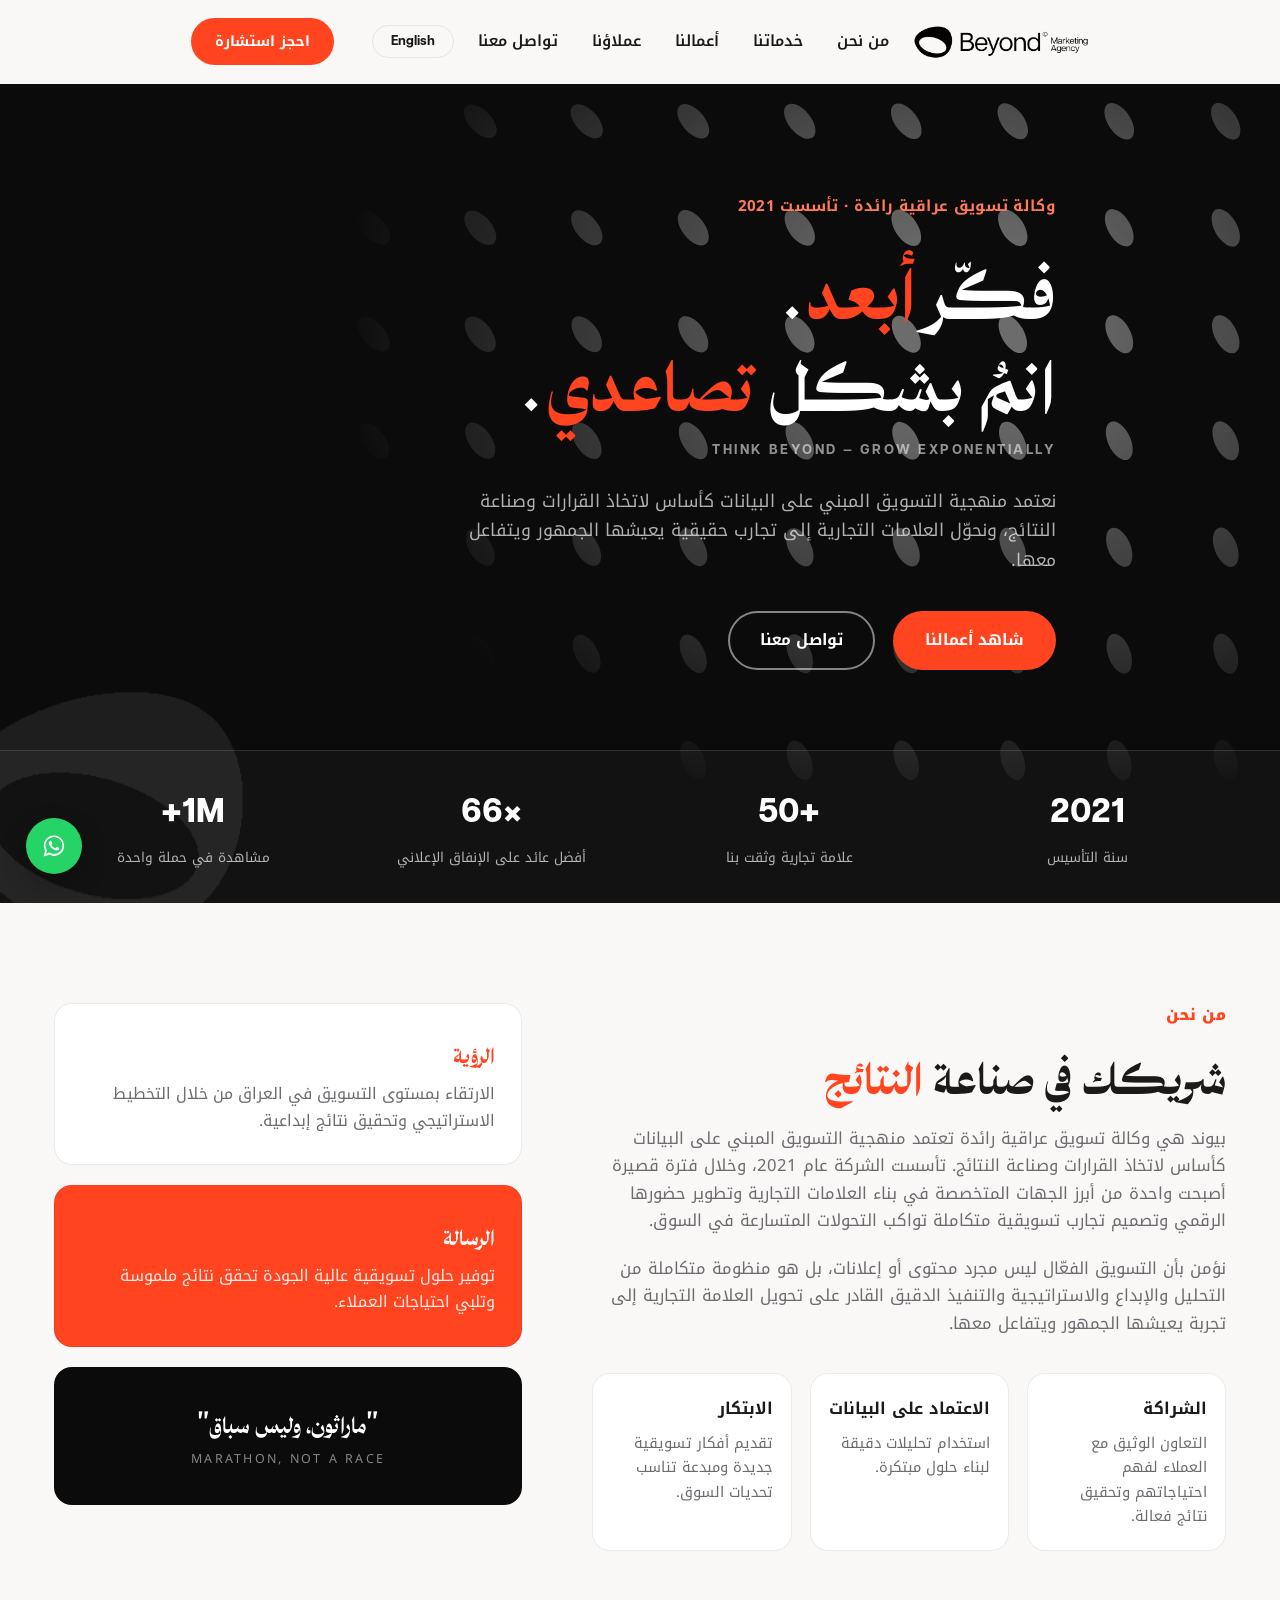
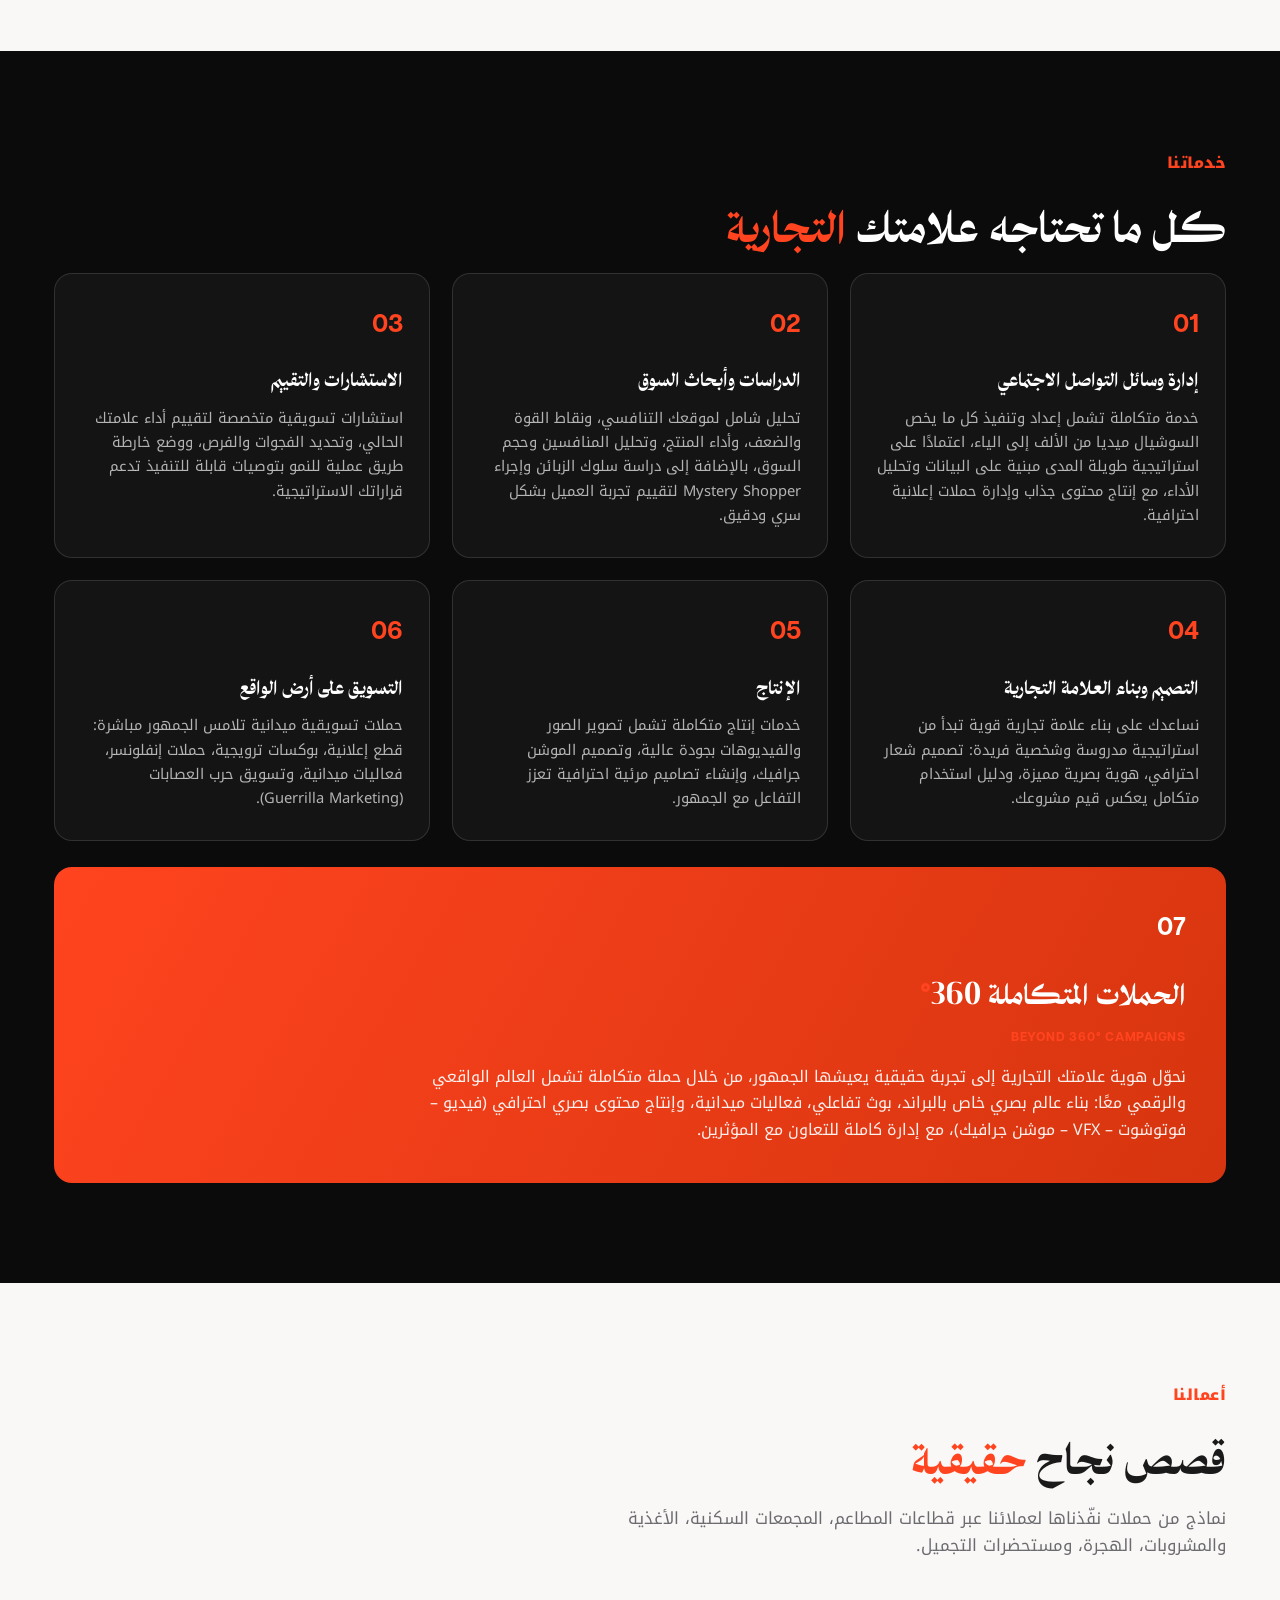
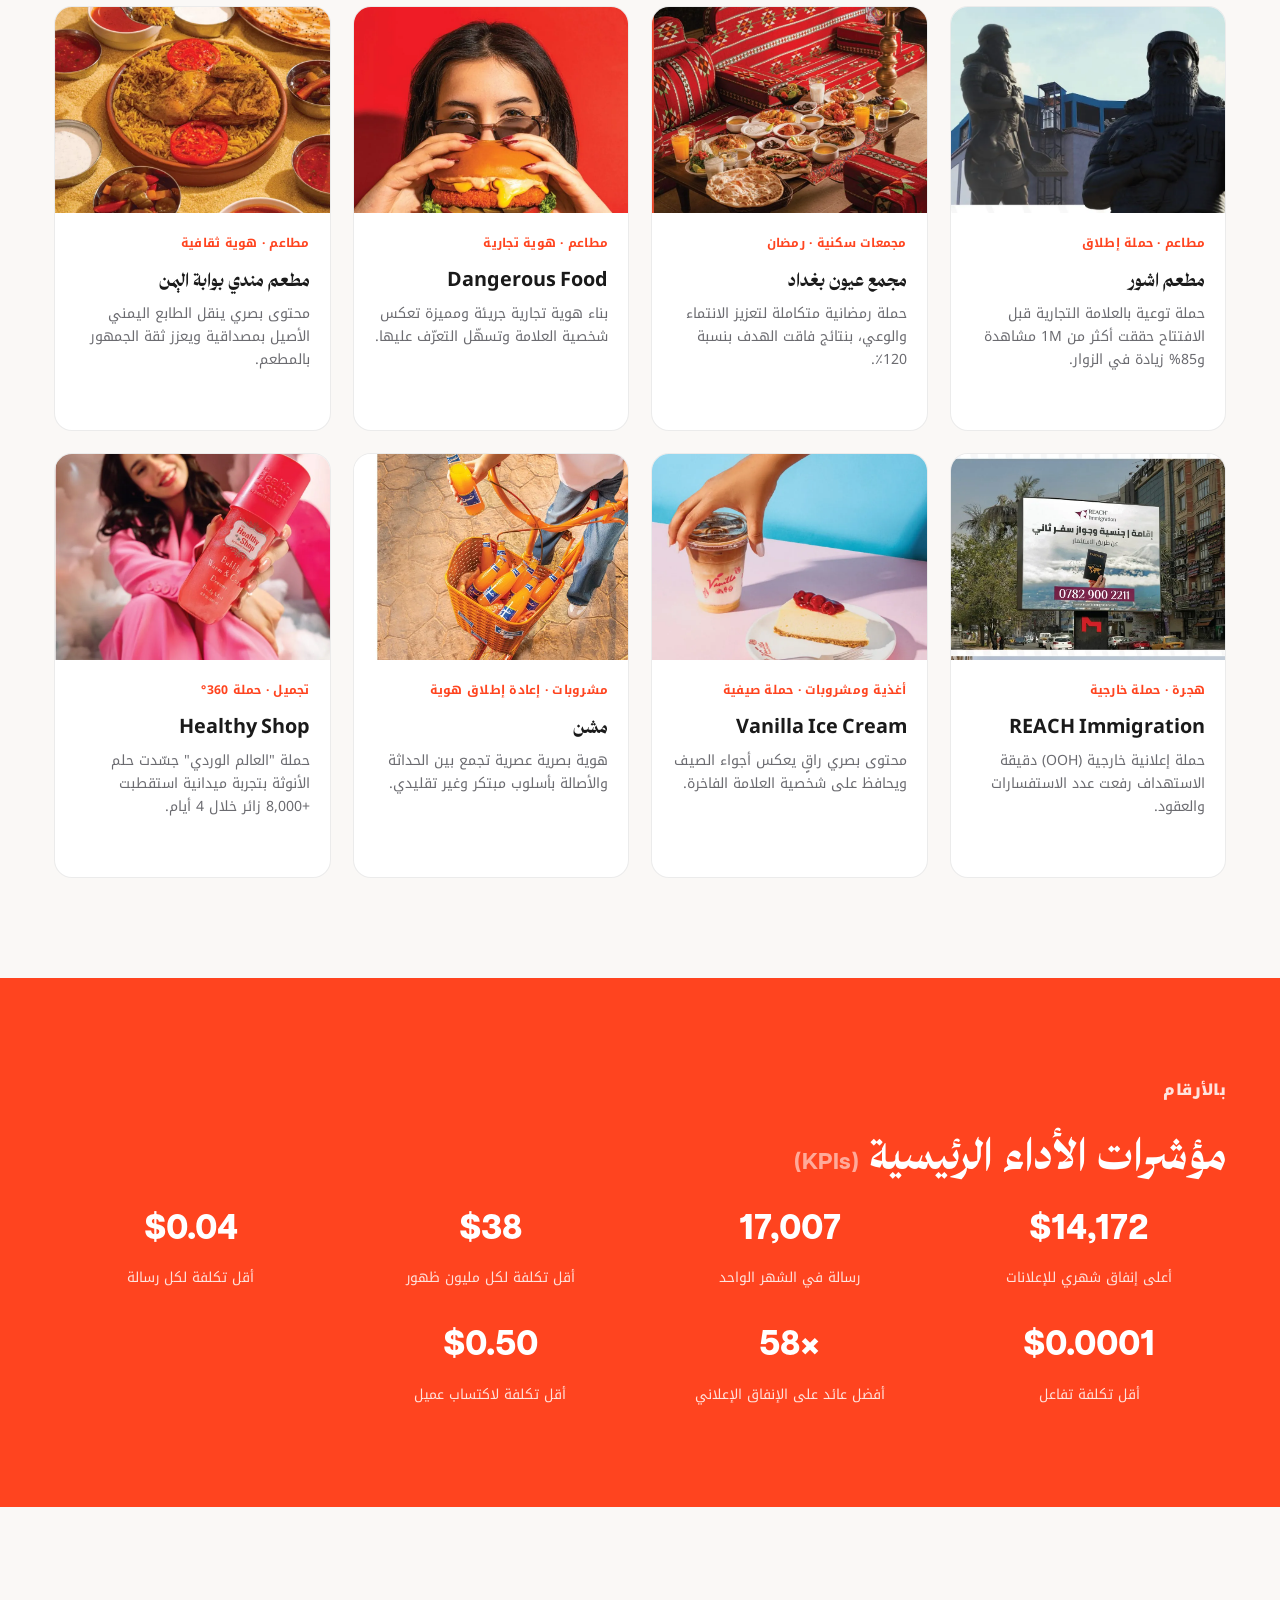
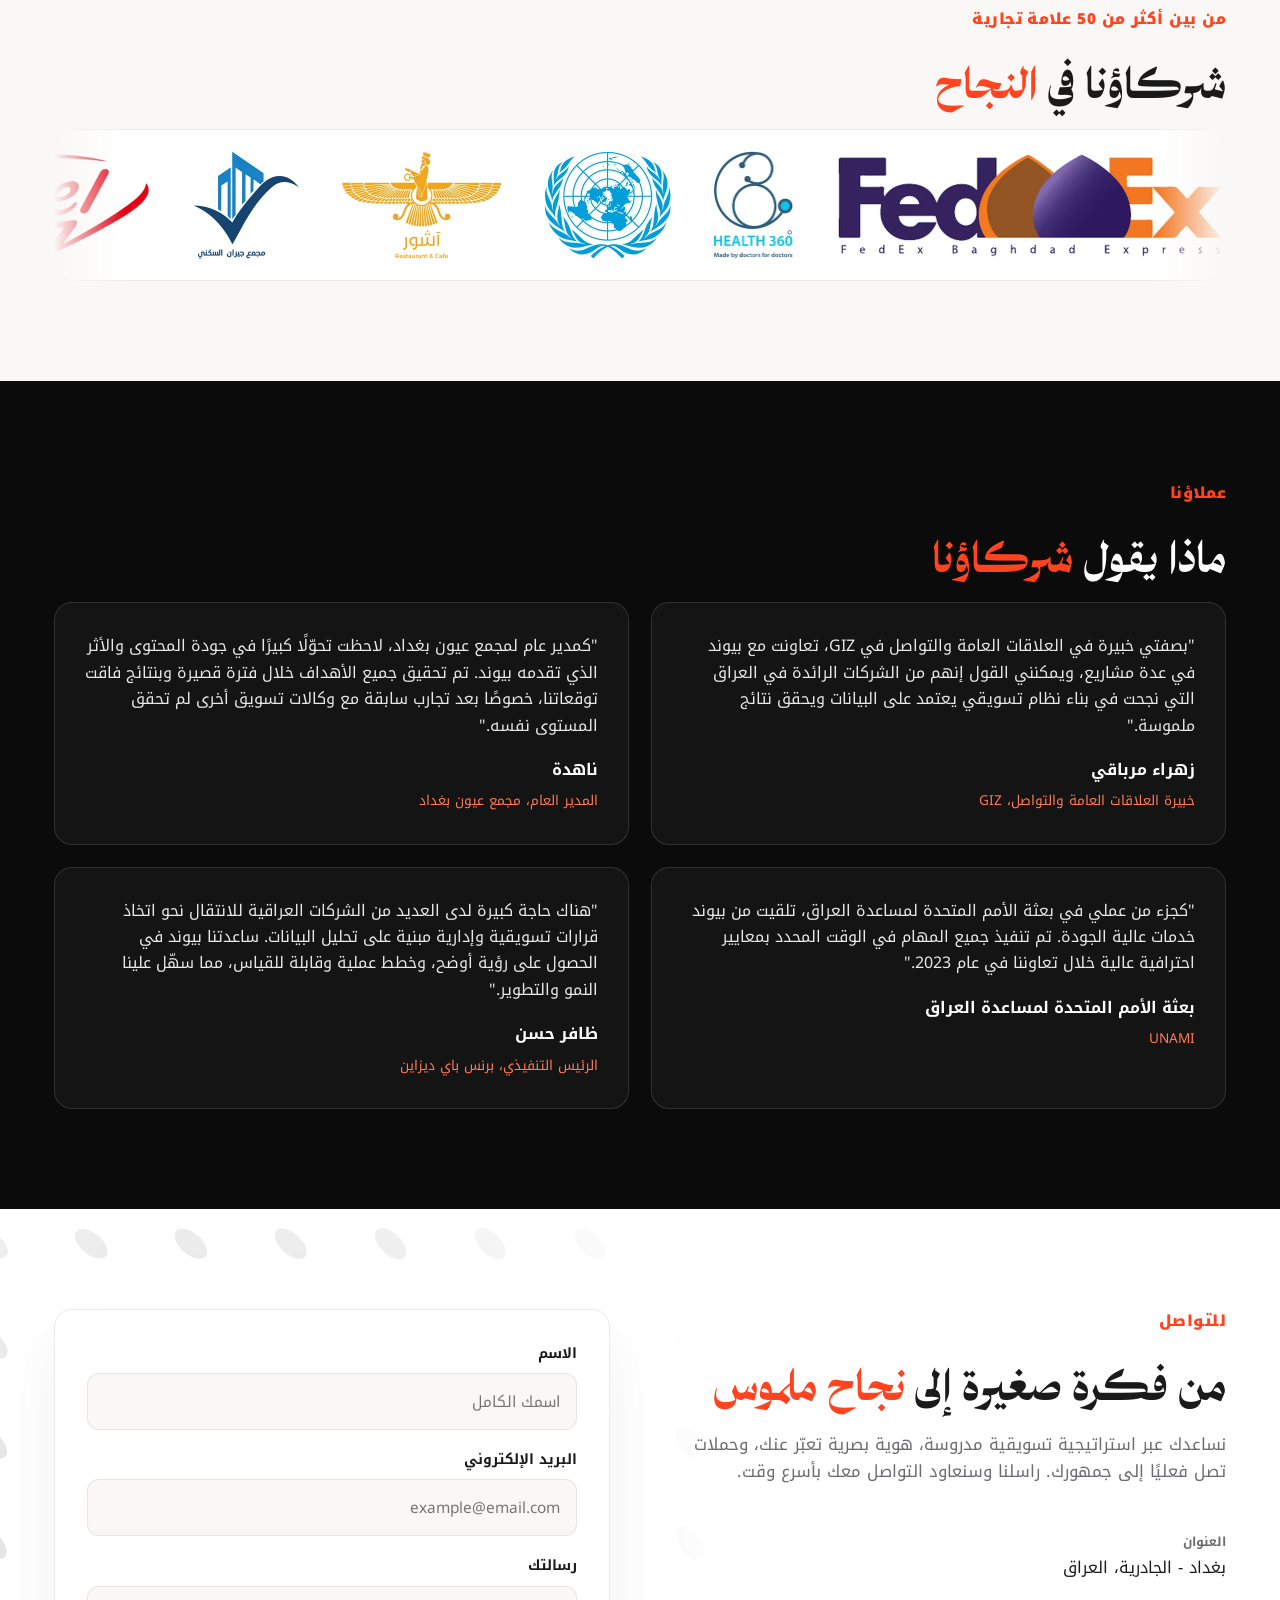
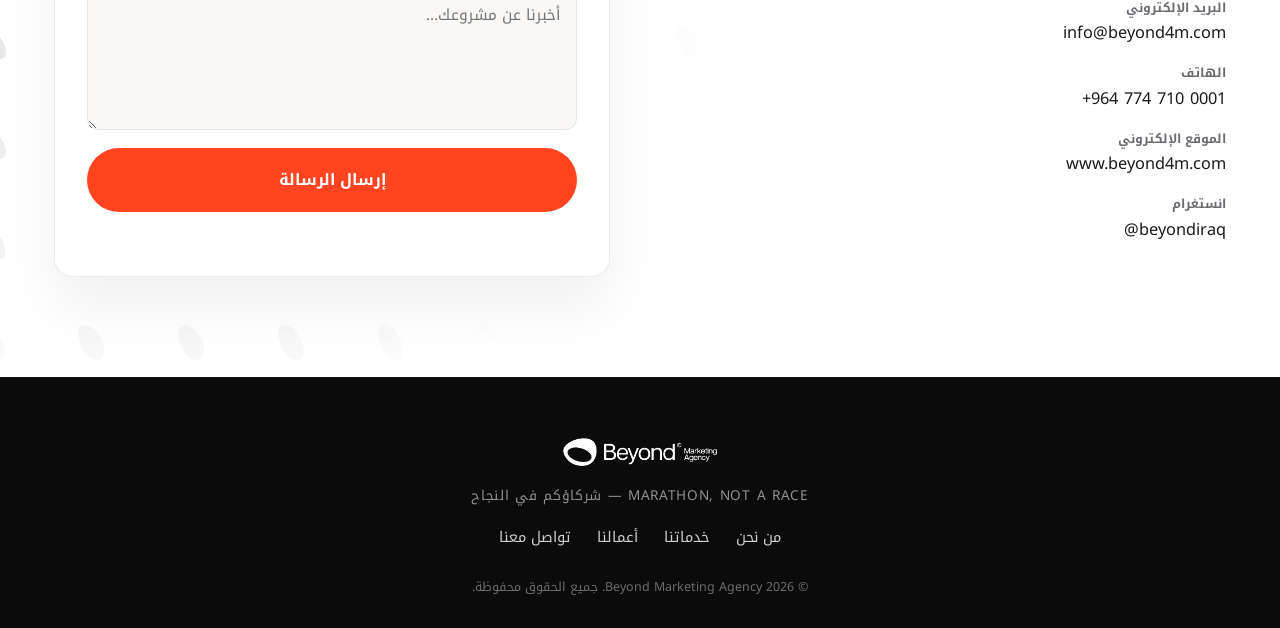
==== commit 4e619cb9: "Replace partner logos with 58 clean vector logos from new source" ====
--- a/case-study.html
+++ b/case-study.html
@@ -6,8 +6,8 @@
 <title>دراسة حالة | Beyond Marketing Agency</title>
 <meta name="description" content="دراسة حالة تفصيلية لحملة نفّذتها بيوند لخدمات التسويق.">
 <link rel="icon" href="assets/img/mark-black.png">
-<link rel="stylesheet" href="styles.css?v=8">
-<script src="i18n.js?v=8" defer></script>
+<link rel="stylesheet" href="styles.css?v=9">
+<script src="i18n.js?v=9" defer></script>
 </head>
 <body>
 
@@ -161,8 +161,8 @@
   </svg>
 </a>
 
-<script src="case-studies-data.js?v=8"></script>
-<script src="script.js?v=8"></script>
-<script src="case-study.js?v=8"></script>
+<script src="case-studies-data.js?v=9"></script>
+<script src="script.js?v=9"></script>
+<script src="case-study.js?v=9"></script>
 </body>
 </html>
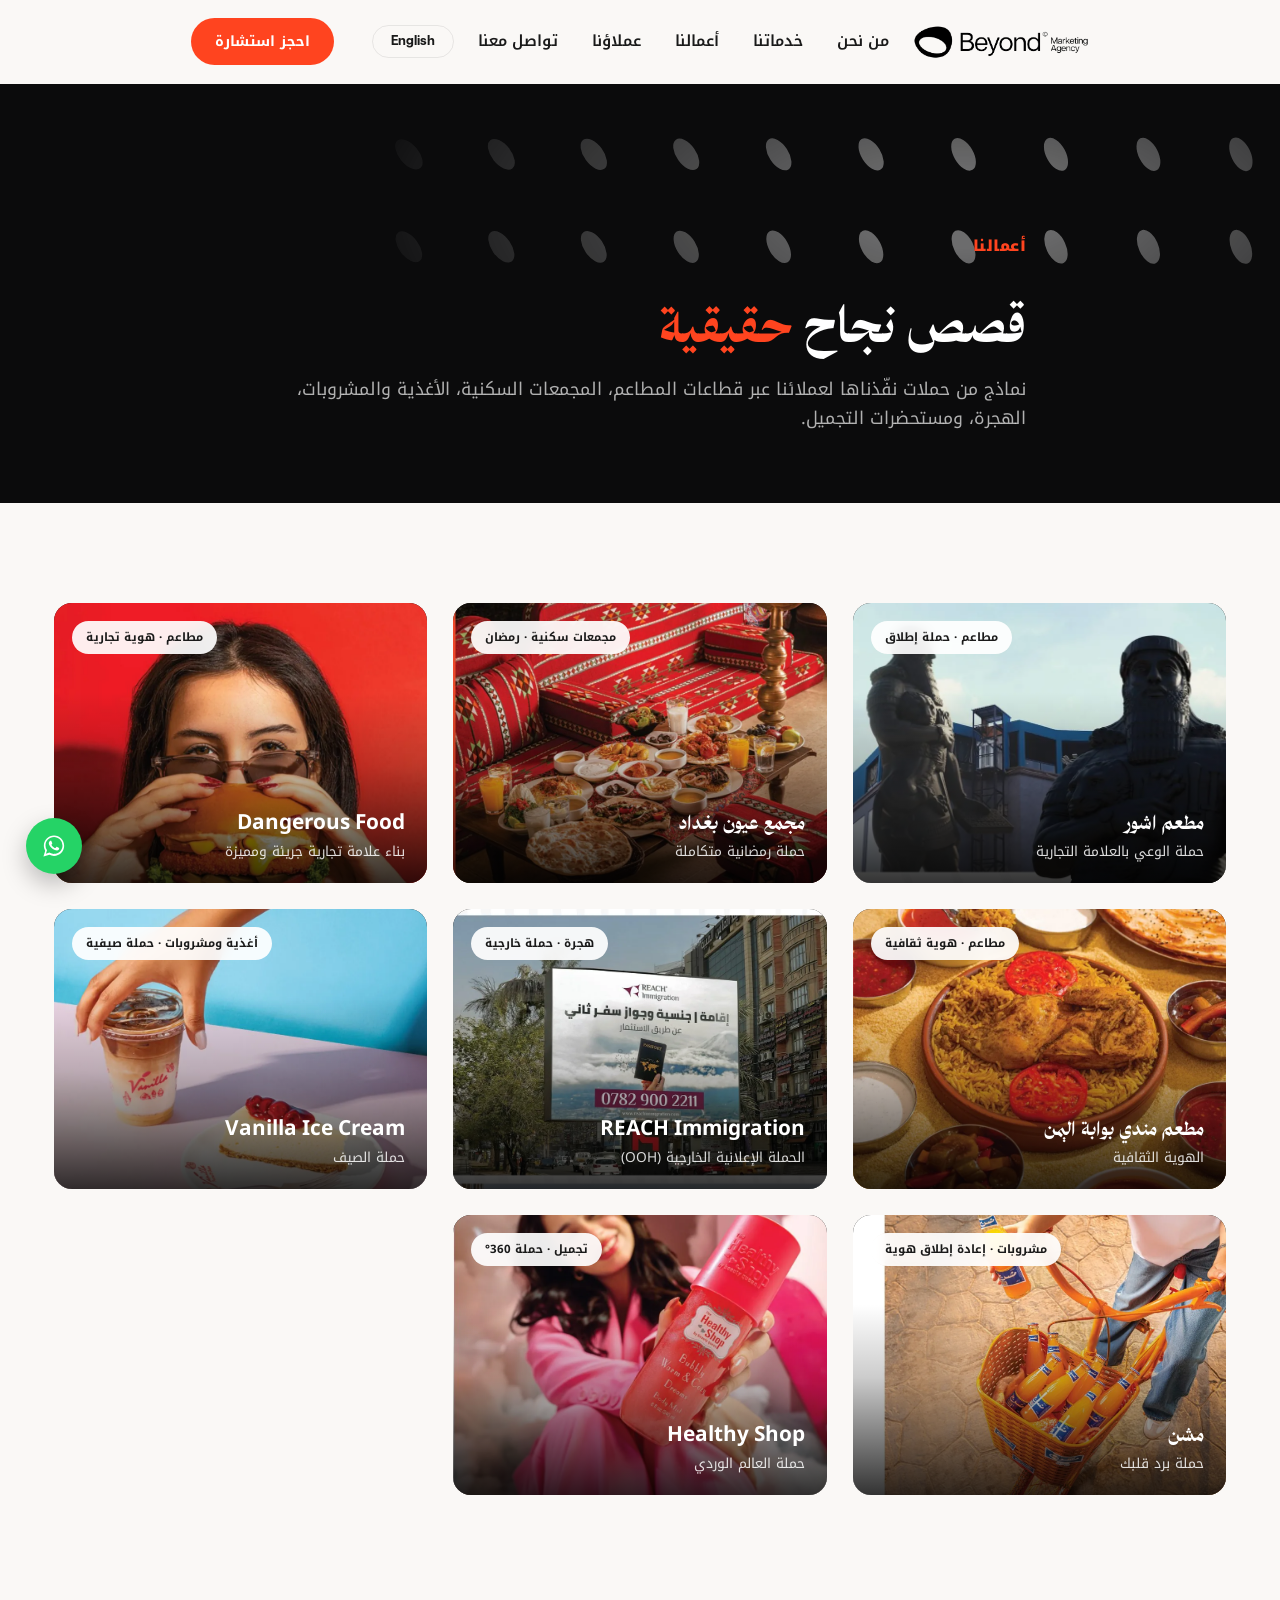
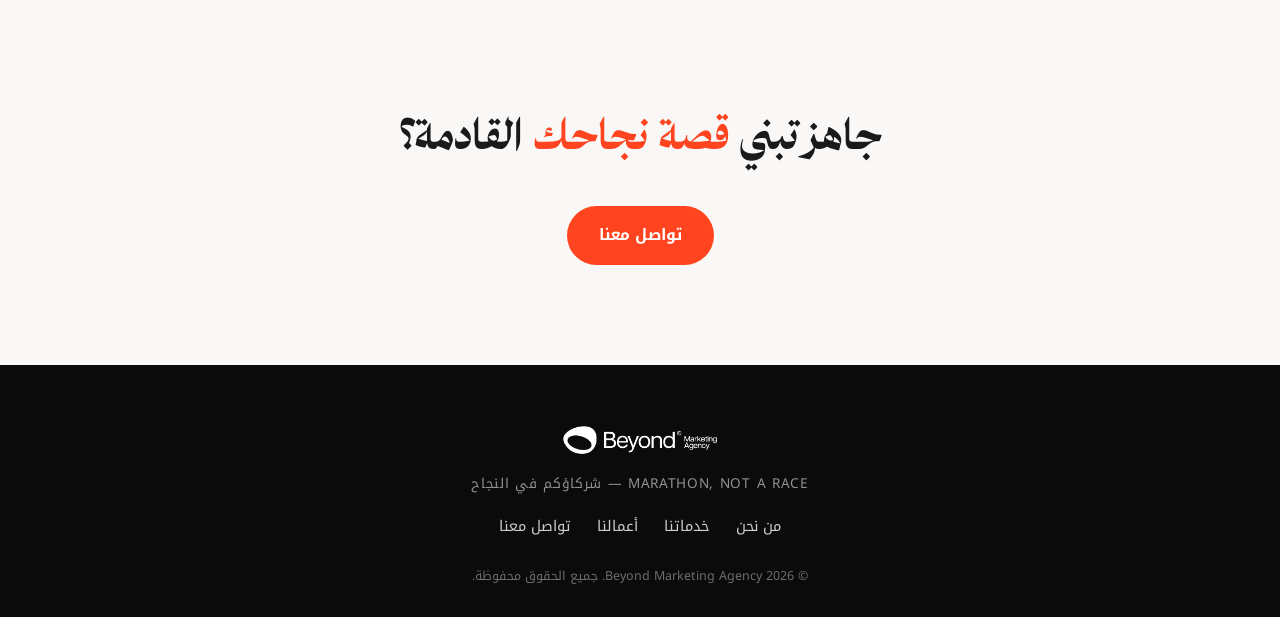
==== commit 4b864df7: "Add Google Analytics (GA4) tracking to every page Client-provided Measurement ID: G-920MH265MX." ====
--- a/case-study.html
+++ b/case-study.html
@@ -3,11 +3,19 @@
 <head>
 <meta charset="UTF-8">
 <meta name="viewport" content="width=device-width, initial-scale=1.0">
+<!-- Google tag (gtag.js) -->
+<script async src="https://www.googletagmanager.com/gtag/js?id=G-920MH265MX"></script>
+<script>
+  window.dataLayer = window.dataLayer || [];
+  function gtag(){dataLayer.push(arguments);}
+  gtag('js', new Date());
+  gtag('config', 'G-920MH265MX');
+</script>
 <title>دراسة حالة | Beyond Marketing Agency</title>
 <meta name="description" content="دراسة حالة تفصيلية لحملة نفّذتها بيوند لخدمات التسويق.">
 <link rel="icon" href="assets/img/mark-black.png">
-<link rel="stylesheet" href="styles.css?v=9">
-<script src="i18n.js?v=9" defer></script>
+<link rel="stylesheet" href="styles.css?v=10">
+<script src="i18n.js?v=10" defer></script>
 </head>
 <body>
 
@@ -36,7 +44,7 @@
       <ul>
         <li><a href="index.html#about" data-i18n="nav.about">من نحن</a></li>
         <li><a href="index.html#services" data-i18n="nav.services">خدماتنا</a></li>
-        <li><a href="index.html#work" data-i18n="nav.work">أعمالنا</a></li>
+        <li><a href="work.html" data-i18n="nav.work">أعمالنا</a></li>
         <li><a href="index.html#testimonials" data-i18n="nav.testimonials">عملاؤنا</a></li>
         <li><a href="index.html#contact" data-i18n="nav.contact">تواصل معنا</a></li>
         <li class="nav-lang-item"><button type="button" class="lang-toggle" aria-label="Switch language"><span class="lang-switch-label">English</span></button></li>
@@ -56,7 +64,7 @@
   <section class="case-hero">
     <div class="dot-grid" aria-hidden="true"><svg viewBox="0 0 612 340" preserveAspectRatio="xMidYMid slice"><use href="#beyond-pattern"></use></svg></div>
     <div class="container case-hero-inner">
-      <a href="index.html#work" class="case-back reveal" data-i18n="case.back">→ العودة إلى أعمالنا</a>
+      <a href="work.html" class="case-back reveal" data-i18n="case.back">→ العودة إلى أعمالنا</a>
       <span class="work-tag case-tag reveal" id="case-tag">—</span>
       <h1 class="case-title reveal split-reveal" id="case-title">—</h1>
       <p class="case-subtitle reveal" id="case-subtitle">—</p>
@@ -148,7 +156,7 @@
     <nav class="footer-nav">
       <a href="index.html#about" data-i18n="nav.about">من نحن</a>
       <a href="index.html#services" data-i18n="nav.services">خدماتنا</a>
-      <a href="index.html#work" data-i18n="nav.work">أعمالنا</a>
+      <a href="work.html" data-i18n="nav.work">أعمالنا</a>
       <a href="index.html#contact" data-i18n="nav.contact">تواصل معنا</a>
     </nav>
     <p class="footer-copy" data-i18n="footer.copy">© 2026 Beyond Marketing Agency. جميع الحقوق محفوظة.</p>
@@ -161,8 +169,8 @@
   </svg>
 </a>
 
-<script src="case-studies-data.js?v=9"></script>
-<script src="script.js?v=9"></script>
-<script src="case-study.js?v=9"></script>
+<script src="case-studies-data.js?v=10"></script>
+<script src="script.js?v=10"></script>
+<script src="case-study.js?v=10"></script>
 </body>
 </html>
--- a/styles.css
+++ b/styles.css
@@ -179,6 +179,8 @@
 .btn-primary:hover{ background: var(--orange-dark); }
 .btn-outline-light{ border-color: rgba(255,255,255,.5); color:#fff; }
 .btn-outline-light:hover{ background:#fff; color: var(--black); border-color:#fff; }
+.btn-outline-dark{ border-color: var(--border-soft); color: var(--ink); }
+.btn-outline-dark:hover{ background: var(--black); color:#fff; border-color: var(--black); }
 .btn-sm{ padding: 10px 22px; font-size:.88rem; }
 .btn-block{ width:100%; }
 
@@ -677,6 +679,118 @@
   transition: transform .25s ease;
 }
 .whatsapp-fab:hover{ transform: scale(1.08); }
+
+/* ============ Our Work (full listing page) ============ */
+.ourwork-grid{
+  display:grid;
+  grid-template-columns: repeat(3, 1fr);
+  gap: 26px;
+}
+.ourwork-tile{
+  position: relative;
+  display: block;
+  border-radius: var(--radius);
+  overflow: hidden;
+  background: #111;
+  aspect-ratio: 4/3;
+  transition: transform .35s ease, box-shadow .35s ease;
+}
+.ourwork-tile:hover{ transform: translateY(-6px); box-shadow: 0 24px 50px rgba(0,0,0,.18); }
+.ourwork-img{ position: absolute; inset: 0; }
+.ourwork-img img{ width:100%; height:100%; object-fit: cover; transition: transform .6s ease; }
+.ourwork-tile:hover .ourwork-img img{ transform: scale(1.08); }
+.ourwork-tile::after{
+  content:"";
+  position:absolute; inset:0;
+  background: linear-gradient(to top, rgba(0,0,0,.8) 0%, rgba(0,0,0,.2) 42%, transparent 68%);
+  pointer-events:none;
+}
+.ourwork-pill{
+  position:absolute;
+  top:18px;
+  inset-inline-end:18px;
+  z-index:2;
+  background: rgba(255,255,255,.92);
+  color: var(--ink);
+  font-size:.72rem;
+  font-weight:700;
+  padding:7px 14px;
+  border-radius:999px;
+  backdrop-filter: blur(6px);
+  max-width: calc(100% - 36px);
+}
+.ourwork-caption{
+  position:absolute;
+  z-index:2;
+  inset-inline-start:22px;
+  inset-inline-end:22px;
+  bottom:20px;
+  color:#fff;
+  display:flex;
+  flex-direction:column;
+  gap:4px;
+}
+.ourwork-caption strong{ font-family: var(--font-display); font-size:1.3rem; font-weight:700; }
+.ourwork-caption span{ font-size:.86rem; color: rgba(255,255,255,.85); }
+
+.work-view-all{ text-align:center; margin-top:46px; }
+
+/* ============ Partners (full listing page) ============ */
+.partners-page-grid{
+  display:grid;
+  grid-template-columns: 2.1fr 1fr;
+  gap: 40px;
+  align-items:start;
+}
+.partners-static-grid{
+  display:grid;
+  grid-template-columns: repeat(auto-fill, minmax(140px, 1fr));
+  gap: 18px;
+}
+.partner-tile{
+  background:#fff;
+  border: 1px solid var(--border-soft);
+  border-radius: 14px;
+  height: 100px;
+  display:flex;
+  align-items:center;
+  justify-content:center;
+  padding: 14px;
+}
+.partner-tile img{ max-height: 56px; width:auto; max-width:100%; }
+.partners-cta-card{
+  position: sticky;
+  top: calc(var(--header-h) + 24px);
+  background: var(--black);
+  color:#fff;
+  border-radius: var(--radius);
+  padding: 34px 28px;
+  text-align:center;
+}
+.partners-cta-card .vm-label{ color: var(--orange-light); font-size:1rem; }
+.partners-cta-card h3{ font-family: var(--font-display); font-size:1.5rem; margin: 10px 0 14px; }
+.partners-cta-card p{ color: rgba(255,255,255,.75); font-size:.94rem; margin: 0 0 22px; }
+
+/* Whole marquee strip is a link to the full partners page */
+.partners-link{ display:block; cursor:pointer; }
+.partners-hint{
+  text-align:center;
+  font-size:.86rem;
+  color: var(--gray);
+  margin: 16px 0 0;
+}
+.partners-hint::after{ content:"→"; margin-inline-start:6px; }
+[dir="rtl"] .partners-hint::after{ content:"←"; }
+
+@media (max-width: 980px){
+  .ourwork-grid{ grid-template-columns: repeat(2, 1fr); }
+  .partners-page-grid{ grid-template-columns: 1fr; }
+  .partners-cta-card{ position: static; }
+}
+@media (max-width: 720px){
+  .ourwork-grid{ grid-template-columns: 1fr; }
+  .partners-static-grid{ grid-template-columns: repeat(auto-fill, minmax(110px, 1fr)); }
+}
 
 /* ============ Work card link affordance ============ */
 .work-link{
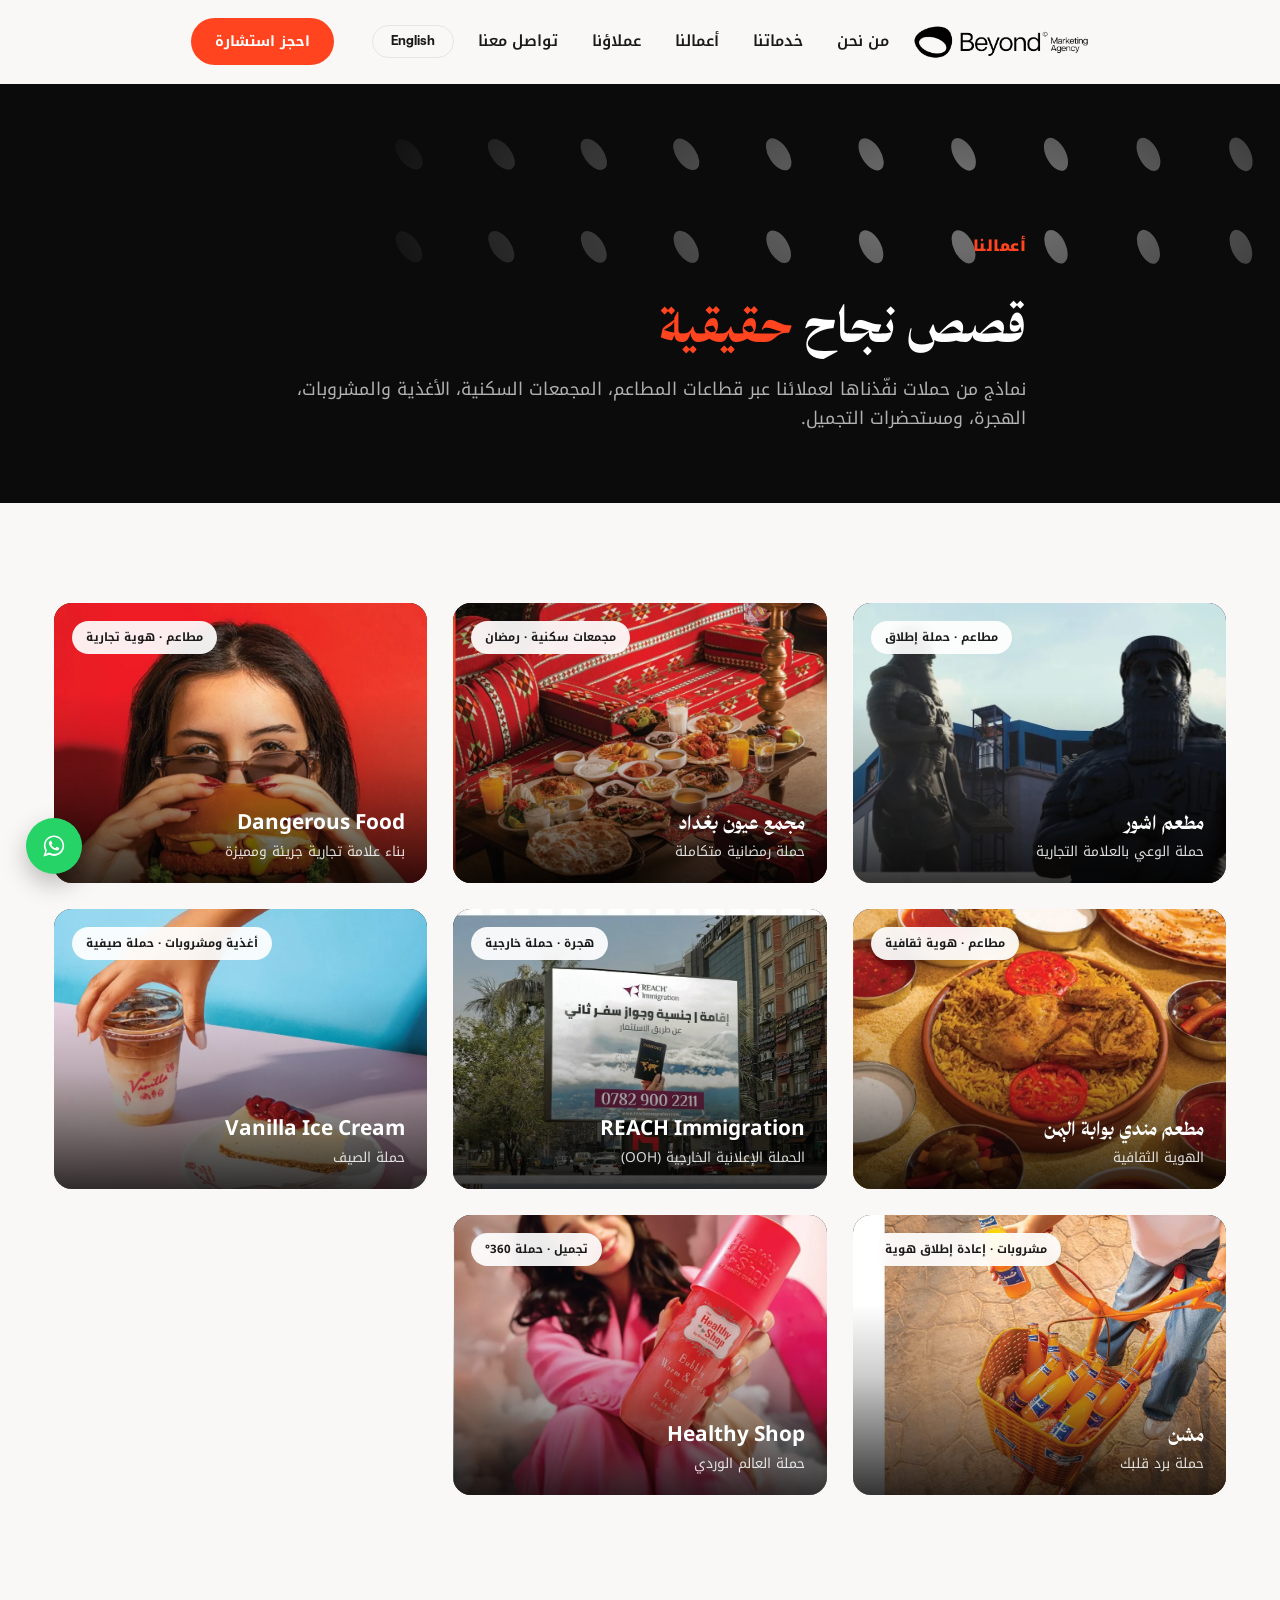
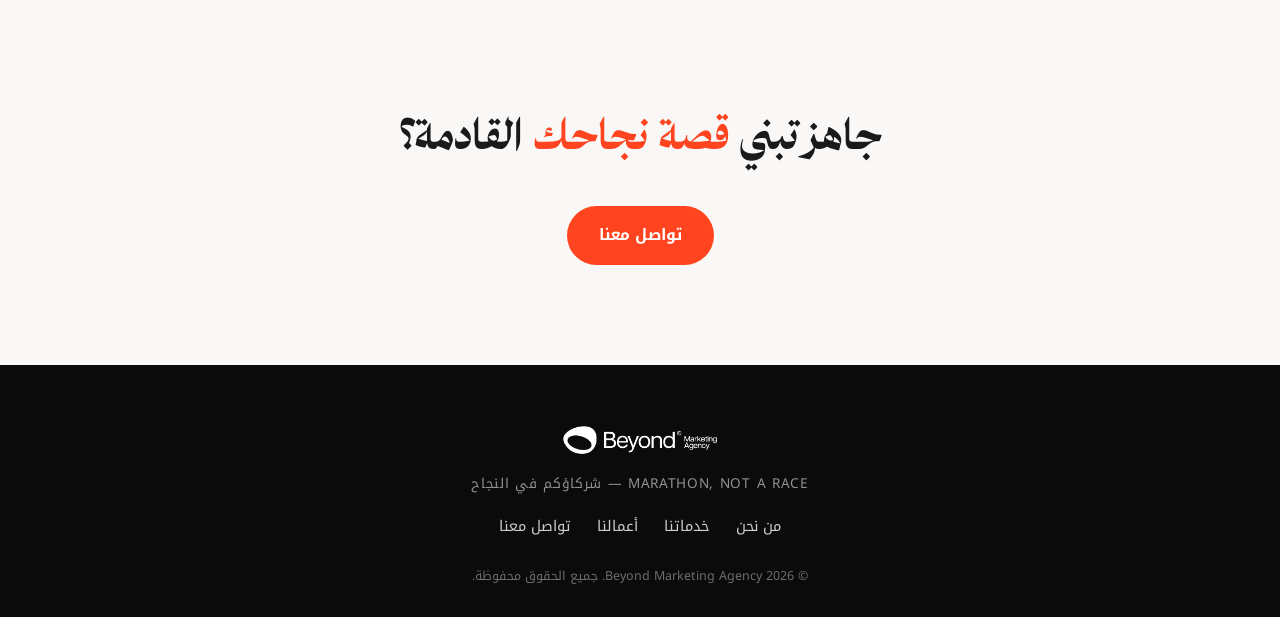
==== commit 710041b1: "Add Google Ads conversion tracking to every page Client-provided conversion ID: AW-880948890. Reuses" ====
--- a/case-study.html
+++ b/case-study.html
@@ -10,11 +10,12 @@
   function gtag(){dataLayer.push(arguments);}
   gtag('js', new Date());
   gtag('config', 'G-920MH265MX');
+  gtag('config', 'AW-880948890');
 </script>
 <title>دراسة حالة | Beyond Marketing Agency</title>
 <meta name="description" content="دراسة حالة تفصيلية لحملة نفّذتها بيوند لخدمات التسويق.">
 <link rel="icon" href="assets/img/mark-black.png">
-<link rel="stylesheet" href="styles.css?v=10">
+<link rel="stylesheet" href="styles.css?v=12">
 <script src="i18n.js?v=10" defer></script>
 </head>
 <body>
--- a/styles.css
+++ b/styles.css
@@ -573,6 +573,7 @@
   border: 1px solid var(--border-soft);
   padding: 20px 0;
   overflow: hidden;
+  direction: ltr;
   -webkit-mask-image: linear-gradient(to right, transparent, #000 6%, #000 94%, transparent);
           mask-image: linear-gradient(to right, transparent, #000 6%, #000 94%, transparent);
 }
@@ -581,6 +582,7 @@
   align-items:center;
   gap: 40px;
   width: max-content;
+  direction: ltr;
   animation: marquee 34s linear infinite;
 }
 .partners-wrap:hover .marquee-track{ animation-play-state: paused; }
@@ -591,6 +593,18 @@
 }
 @media (prefers-reduced-motion: reduce){
   .marquee-track{ animation: none; }
+}
+/* Logos are precomputed at height:110 on desktop; shrinking height here is
+   safe without touching the JS width/scale tables — the img width/height
+   HTML attributes give the browser an implicit aspect-ratio, so width:auto
+   still resolves to the correct proportional width at any CSS height. */
+@media (max-width: 720px){
+  .marquee-track{ gap: 26px; animation-duration: 50s; }
+  .marquee-track img{ height: 64px; }
+}
+@media (max-width: 480px){
+  .marquee-track{ gap: 20px; animation-duration: 44s; }
+  .marquee-track img{ height: 52px; }
 }
 
 /* ============ Testimonials ============ */
@@ -785,7 +799,9 @@
 @media (max-width: 980px){
   .ourwork-grid{ grid-template-columns: repeat(2, 1fr); }
   .partners-page-grid{ grid-template-columns: 1fr; }
-  .partners-cta-card{ position: static; }
+  /* Stacked single-column layout would otherwise bury the contact CTA
+     below all 60 logo tiles — show it first so it isn't missed on mobile. */
+  .partners-cta-card{ position: static; order: -1; margin-bottom: 8px; }
 }
 @media (max-width: 720px){
   .ourwork-grid{ grid-template-columns: 1fr; }
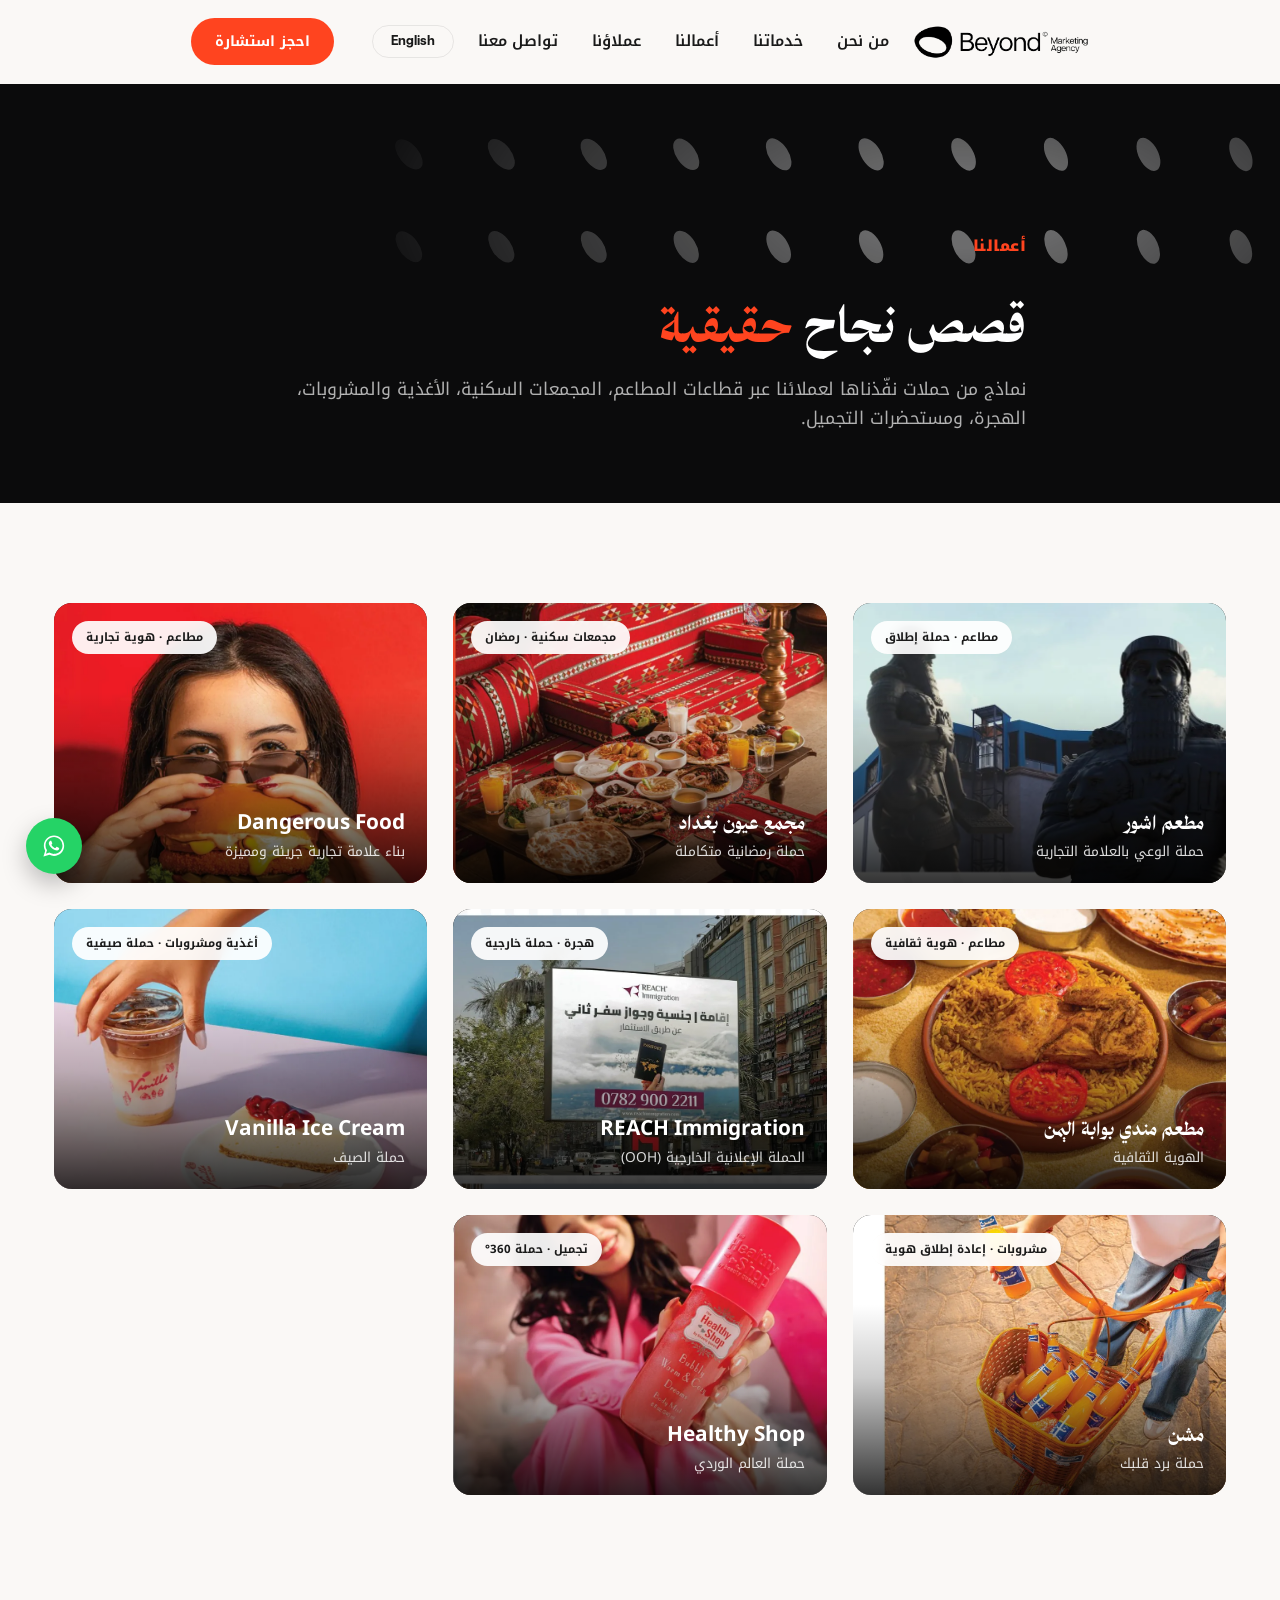
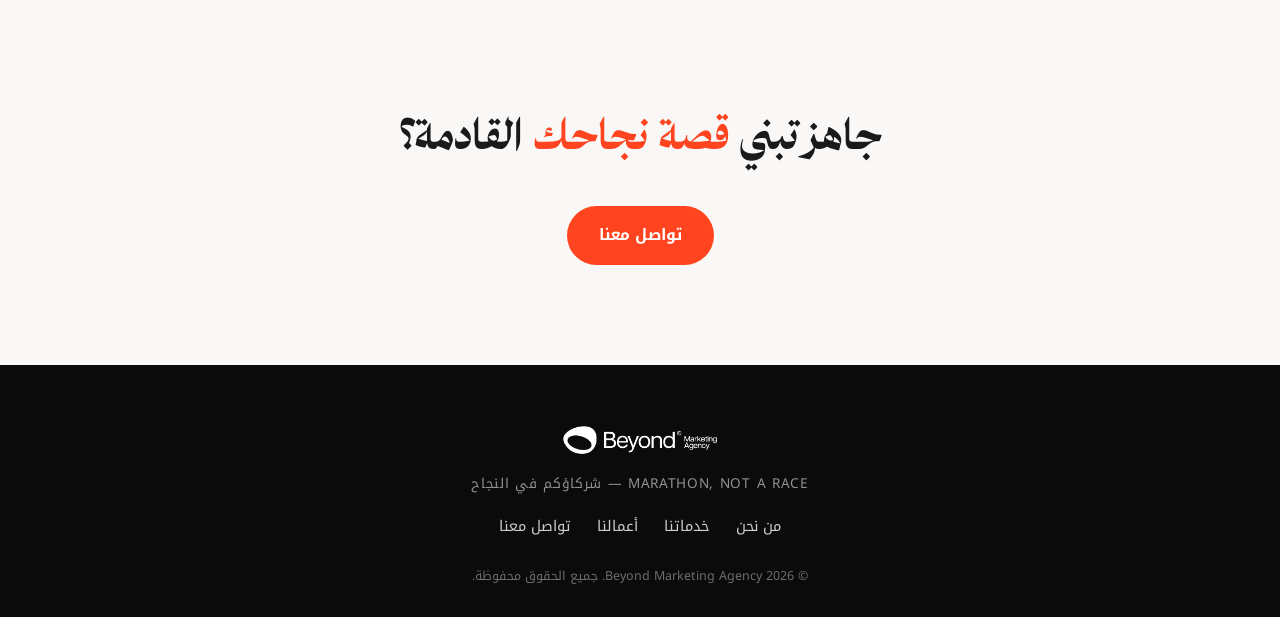
==== commit 161b99b2: "Install Google Ads tag as its own literal snippet, not merged into GA4 Client asked for the exact sn" ====
--- a/case-study.html
+++ b/case-study.html
@@ -10,6 +10,14 @@
   function gtag(){dataLayer.push(arguments);}
   gtag('js', new Date());
   gtag('config', 'G-920MH265MX');
+</script>
+<!-- Google tag (gtag.js) -->
+<script async src="https://www.googletagmanager.com/gtag/js?id=AW-880948890"></script>
+<script>
+  window.dataLayer = window.dataLayer || [];
+  function gtag(){dataLayer.push(arguments);}
+  gtag('js', new Date());
+
   gtag('config', 'AW-880948890');
 </script>
 <title>دراسة حالة | Beyond Marketing Agency</title>
